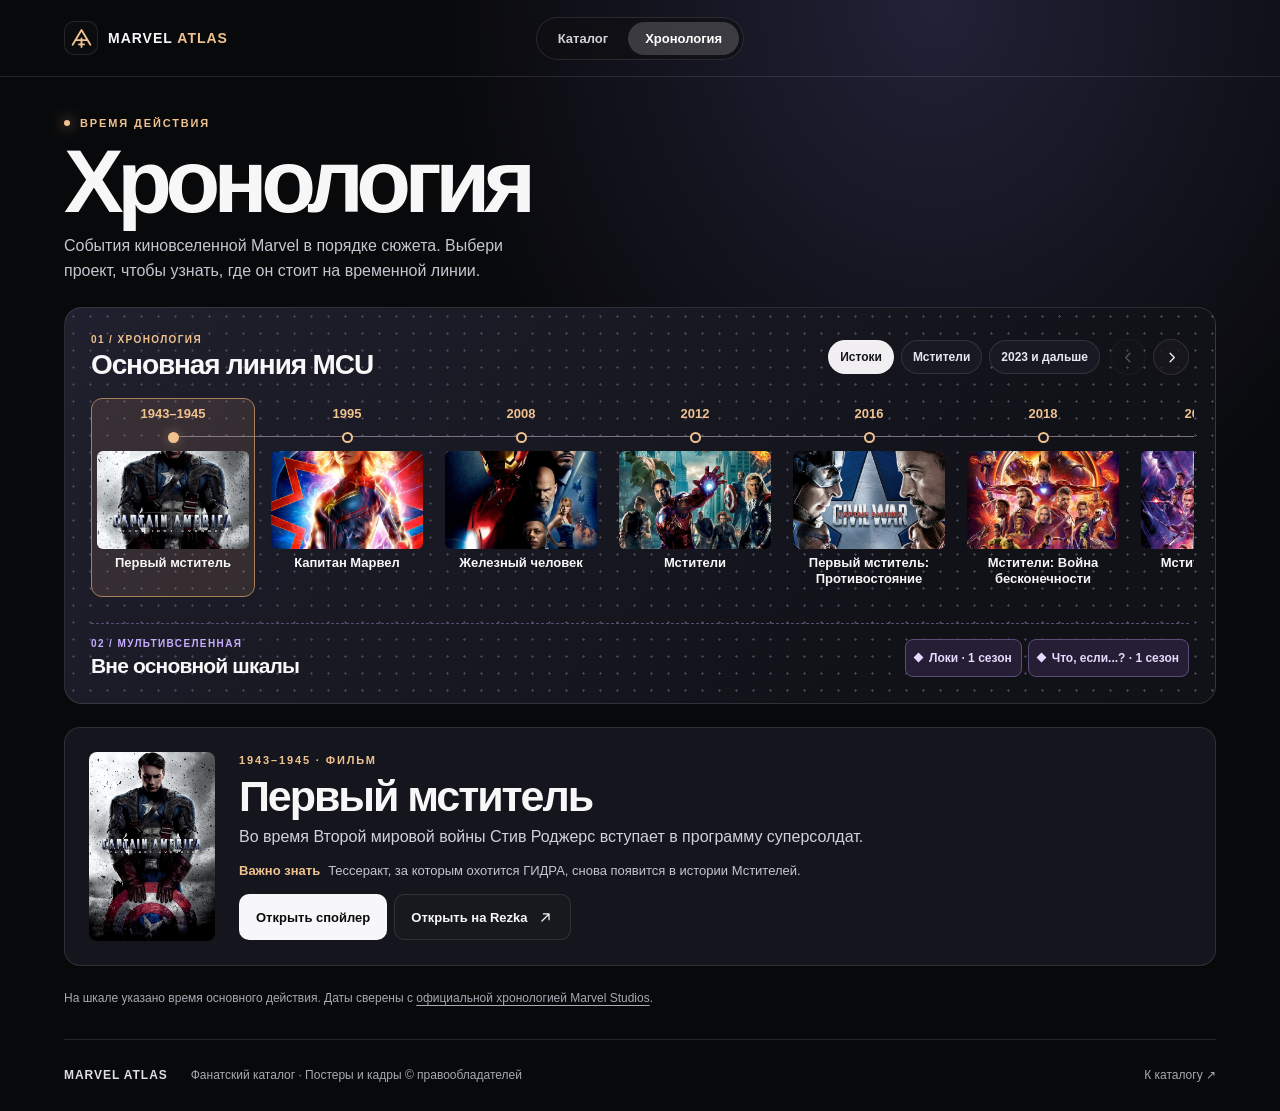
==== timeline.html @ 9a852b0e "Add story chronology to Marvel Atlas" ====
<!doctype html>
<html lang="ru">
<head>
  <meta charset="utf-8">
  <meta name="viewport" content="width=device-width, initial-scale=1">
  <meta name="theme-color" content="#08090b">
  <meta name="description" content="Хронология Marvel по времени действия. Главные события MCU, альтернативные ветки и короткие спойлеры.">
  <title>Хронология — MARVEL ATLAS</title>
  <link rel="icon" href="assets/atlas.svg" type="image/svg+xml">
  <link rel="stylesheet" href="styles.css">
  <link rel="stylesheet" href="timeline.css">
  <script defer src="catalog.js"></script>
  <script defer src="timeline-data.js"></script>
  <script defer src="timeline.js"></script>
</head>
<body class="timeline-page">
  <a class="skip" href="#timeline">К хронологии</a>
  <header class="topbar timeline-topbar">
    <div class="topbar-inner shell">
      <a class="brand" href="./" aria-label="Marvel Atlas, к каталогу">
        <span class="brand-mark" aria-hidden="true"><svg viewBox="0 0 32 32" fill="none"><path d="M5.5 23.5 16 6l10.5 17.5M10 18h12M16 16v10M13 23h6" stroke="currentColor" stroke-width="2.2" stroke-linecap="round" stroke-linejoin="round"/></svg></span>
        <span>MARVEL <strong>ATLAS</strong></span>
      </a>
      <nav class="saga-nav" aria-label="Разделы Marvel Atlas">
        <a href="./">Каталог</a>
        <a href="timeline.html" aria-current="page">Хронология</a>
      </nav>
    </div>
  </header>

  <main class="timeline-main shell" id="timeline">
    <div class="timeline-intro">
      <p class="eyebrow"><span class="accent-dot"></span> Время действия</p>
      <h1>Хронология</h1>
      <p class="timeline-lead">События киновселенной Marvel в порядке сюжета. Выбери проект, чтобы узнать, где он стоит на временной линии.</p>
    </div>

    <section class="timeline-board" aria-labelledby="main-track-title">
      <div class="timeline-toolbar">
        <div>
          <p class="timeline-lane-kicker">01 / ХРОНОЛОГИЯ</p>
          <h2 id="main-track-title">Основная линия MCU</h2>
        </div>
        <div class="timeline-tools">
          <div class="timeline-eras" id="timeline-eras" role="group" aria-label="Перейти к периоду"></div>
          <div class="timeline-arrows" id="timeline-arrows">
            <button class="round" id="timeline-prev" type="button" aria-label="Прокрутить к более ранним событиям">
              <svg viewBox="0 0 24 24" aria-hidden="true"><path d="m14 6-6 6 6 6"/></svg>
            </button>
            <button class="round" id="timeline-next" type="button" aria-label="Прокрутить к более поздним событиям">
              <svg viewBox="0 0 24 24" aria-hidden="true"><path d="m10 6 6 6-6 6"/></svg>
            </button>
          </div>
        </div>
      </div>

      <p class="sr-only" id="timeline-instructions">Выбери карточку, чтобы открыть сведения. Стрелки позволяют прокрутить шкалу.</p>
      <ol class="timeline-track" id="timeline-track" aria-describedby="timeline-instructions"></ol>

      <section class="timeline-branches" aria-labelledby="branches-title">
        <div>
          <p class="timeline-lane-kicker">02 / МУЛЬТИВСЕЛЕННАЯ</p>
          <h2 id="branches-title">Вне основной шкалы</h2>
        </div>
        <ul id="timeline-branches"></ul>
      </section>
    </section>

    <article class="timeline-detail" id="timeline-detail" aria-labelledby="story-title">
      <img class="story-poster" id="story-poster" alt="" width="320" height="480">
      <div class="story-info">
        <div class="story-heading" aria-live="polite">
          <p class="eyebrow" id="story-meta"></p>
          <h2 id="story-title" tabindex="-1"></h2>
        </div>
        <p class="story-premise" id="story-premise"></p>
        <p class="story-fact"><strong>Важно знать</strong><span id="story-fact"></span></p>
        <div class="story-actions">
          <button class="action action-primary" id="spoiler-toggle" type="button" aria-expanded="false" aria-controls="story-spoiler">
            <span>Открыть спойлер</span>
          </button>
          <a class="action action-secondary" id="story-watch" target="_blank" rel="noopener noreferrer">
            <span>Открыть на Rezka</span>
            <svg viewBox="0 0 24 24" aria-hidden="true"><path d="M7 17 17 7m-8 0h8v8"/></svg>
          </a>
        </div>
      </div>
      <div class="story-spoiler" id="story-spoiler" hidden>
        <p class="eyebrow">Спойлеры</p>
        <dl>
          <div><dt>Что произошло</dt><dd id="spoiler-summary"></dd></div>
          <div><dt>Чем закончилось</dt><dd id="spoiler-ending"></dd></div>
          <div><dt>К чему привело</dt><dd id="spoiler-impact"></dd></div>
        </dl>
        <div class="story-related">
          <p>Связанные проекты</p>
          <div id="story-related"></div>
        </div>
      </div>
    </article>

    <p class="timeline-source">На шкале указано время основного действия. Даты сверены с <a href="https://dk.com/products/9780241543825-marvel-studios-the-marvel-cinematic-universe-an-official-timeline" target="_blank" rel="noopener noreferrer">официальной хронологией Marvel Studios</a>.</p>
  </main>
  <footer class="shell footer">
    <span class="footer-brand">MARVEL ATLAS</span>
    <span>Фанатский каталог · Постеры и кадры © правообладателей</span>
    <a href="./">К каталогу ↗</a>
  </footer>
</body>
</html>
---- styles.css ----
:root {
  color-scheme: dark;
  --ink: #08090b;
  --text: #f7f7f8;
  --muted: #a8a9b2;
  --accent: #f0c28f;
  --line: rgba(255, 255, 255, .11);
  --gutter: clamp(20px, 5vw, 80px);
  font-family: -apple-system, BlinkMacSystemFont, "Segoe UI", sans-serif;
}

*, *::before, *::after { box-sizing: border-box; }
html { scroll-behavior: smooth; }
body { margin: 0; background: var(--ink); color: var(--text); }
body[data-saga="multiverse"] { --accent: #c5acff; }
body:has(dialog[open]) { overflow: hidden; }
button, input, select { font: inherit; }
button, select { cursor: pointer; }
a { color: inherit; text-decoration: none; }
button { color: inherit; }
button:disabled { opacity: .3; cursor: default; }
:focus-visible { outline: 2px solid var(--accent); outline-offset: 5px; }
[hidden] { display: none !important; }
svg { width: 20px; height: 20px; fill: none; stroke: currentColor; stroke-width: 1.7; stroke-linecap: round; stroke-linejoin: round; flex: none; }
.shell { width: min(100%, 1600px); padding-inline: var(--gutter); margin-inline: auto; }
.sr-only { position: absolute; width: 1px; height: 1px; padding: 0; margin: -1px; overflow: hidden; clip-path: inset(50%); white-space: nowrap; }
.skip { position: fixed; z-index: 5; top: 12px; left: 12px; padding: 12px; background: #222; transform: translateY(-200%); }
.skip:focus { transform: none; }

.topbar { position: absolute; z-index: 2; inset: 0 0 auto; }
.topbar-inner { display: grid; grid-template-columns: 1fr auto 1fr; align-items: center; min-height: 77px; gap: 16px; }
.brand { display: inline-flex; width: max-content; align-items: center; gap: 10px; font-size: 14px; font-weight: 800; letter-spacing: .07em; }
.brand strong { color: var(--accent); font-weight: 700; }
.brand-mark { display: grid; place-items: center; width: 34px; height: 34px; color: var(--accent); border-radius: 10px; border: 1px solid var(--line); background: rgba(15, 15, 19, .55); }
.brand-mark svg { width: 27px; height: 27px; }
.saga-nav { display: flex; gap: 3px; padding: 4px; border: 1px solid var(--line); border-radius: 32px; background: rgba(16, 16, 19, .62); backdrop-filter: blur(22px); }
.saga-nav :is(button, a) { border: 0; border-radius: 30px; padding: 9px 17px; background: transparent; color: #d0d1d6; font-size: 13px; font-weight: 600; }
.saga-nav :is([aria-pressed="true"], [aria-current="page"]) { color: #fff; background: rgba(255, 255, 255, .18); }
.saga-nav :is(button, a):hover:not([aria-pressed="true"], [aria-current="page"]) { background: rgba(255, 255, 255, .09); }
.search-open { justify-self: end; display: flex; align-items: center; gap: 7px; padding: 8px 12px; border: 1px solid var(--line); border-radius: 30px; background: rgba(17, 17, 20, .52); backdrop-filter: blur(18px); font-size: 13px; }
.search-open:hover, .round:hover:not(:disabled) { background: rgba(255, 255, 255, .17); }

.hero { position: relative; isolation: isolate; min-height: clamp(550px, 44vw, 700px); display: grid; overflow: hidden; }
.hero-art, .hero-art::after, .hero-image { position: absolute; inset: 0; width: 100%; height: 100%; }
.hero-art { z-index: -1; background: radial-gradient(ellipse at 75% 15%, #232e43, #08090b 75%); }
.hero-image { inset-inline: auto 0; width: 88%; object-fit: cover; object-position: 54% 32%; opacity: 0; transition: opacity .45s ease; }
.hero-image[data-art="multiverse"] { object-position: 60% 32%; }
.hero-image.is-active { opacity: 1; }
.hero-art::after {
  content: "";
  background: linear-gradient(0deg, var(--ink), rgba(8, 9, 11, .75) 13%, transparent 52%),
    linear-gradient(90deg, #08090b 3%, rgba(8, 9, 11, .91) 19%, rgba(8, 9, 11, .57) 43%, rgba(8, 9, 11, .07) 77%),
    linear-gradient(180deg, rgba(6, 7, 10, .8), transparent 25%);
}
.hero-inner { display: flex; align-items: flex-end; justify-content: space-between; gap: 18px; padding-top: 116px; padding-bottom: clamp(69px, 7vw, 105px); }
.hero-content { max-width: 560px; }
.eyebrow { display: flex; align-items: center; gap: 10px; margin: 0; font-size: 11px; font-weight: 700; letter-spacing: .17em; line-height: 1.5; text-transform: uppercase; color: var(--accent); }
.accent-dot { display: inline-block; width: 6px; height: 6px; border-radius: 50%; background: var(--accent); box-shadow: 0 0 14px var(--accent); flex: none; }
.hero h1 { margin: 15px 0 17px; font-size: clamp(65px, 8vw, 122px); font-weight: 750; line-height: .88; letter-spacing: -.074em; }
.hero-meta { display: flex; flex-wrap: wrap; gap: 8px 10px; align-items: center; margin: 0; color: #d8d8dd; font-size: 13px; font-weight: 550; }
.hero-meta > span + span::before { content: "·"; display: inline-block; margin-right: 10px; color: #b6b6c0; }
.hero-meta .hero-rating { color: var(--accent); }
.hero-description { max-width: 385px; color: #d5d5db; line-height: 1.5; font-size: clamp(14px, 1.1vw, 16px); margin: 14px 0 25px; text-wrap: pretty; }
.hero-actions { display: flex; gap: 10px; flex-wrap: wrap; }
.action { display: inline-flex; align-items: center; justify-content: center; gap: 9px; min-height: 46px; padding: 9px 16px; border-radius: 10px; font-size: 13px; font-weight: 700; transition: background .2s ease; }
.action-primary { background: #f7f7f9; color: #0b0b0c; }
.action-primary:hover { background: #e1e2e9; }
.action-primary svg { width: 15px; height: 15px; stroke: none; fill: currentColor; }
.action-secondary { background: rgba(26, 27, 31, .76); border: 1px solid var(--line); backdrop-filter: blur(12px); }
.action-secondary svg { width: 17px; height: 17px; }
.action-secondary:hover { background: #303037; }
.hero-index { display: flex; gap: 10px; align-items: center; white-space: nowrap; color: var(--muted); font-size: 11px; font-weight: 650; font-variant-numeric: tabular-nums; }
#hero-index { color: var(--text); }
.index-divider { width: 25px; height: 1px; background: rgba(255, 255, 255, .33); }
.round { display: grid; flex: none; width: 36px; height: 36px; place-items: center; padding: 0; border: 1px solid var(--line); border-radius: 50%; background: rgba(25, 25, 30, .7); }
.round svg { width: 17px; height: 17px; }
.hero-index .round { margin-left: 6px; }

.catalog { padding-top: 3px; padding-bottom: 45px; scroll-margin-top: 23px; }
.catalog-heading { display: flex; gap: 16px; align-items: flex-end; justify-content: space-between; }
.catalog-kicker { color: var(--accent); }
.catalog h2 { margin: 7px 0 4px; font-size: clamp(32px, 4.2vw, 60px); letter-spacing: -.059em; line-height: 1.02; }
.catalog-meta { margin: 8px 0 0; color: var(--muted); font-size: 14px; }
.sort { display: flex; align-items: center; position: relative; flex-shrink: 0; color: #d9d9df; }
.sort > svg { position: absolute; left: 12px; pointer-events: none; width: 17px; height: 17px; }
.sort > .sort-chevron { left: auto; right: 10px; width: 16px; height: 16px; }
.sort select { appearance: none; border: 1px solid var(--line); background: #111217; color: inherit; border-radius: 9px; min-height: 38px; padding: 7px 31px 7px 35px; font-size: 12px; font-weight: 650; }
.phase-filters { display: flex; flex-wrap: wrap; gap: 8px; margin: 23px 0 29px; }
.phase-filters button { border: 1px solid var(--line); background: #111217; border-radius: 24px; min-height: 33px; padding: 5px 14px; font-size: 12px; font-weight: 650; color: #c1c2cc; }
.phase-filters button[aria-pressed="true"] { background: #f1f1f3; color: #111116; border-color: transparent; }
.phase-filters button:hover:not([aria-pressed="true"]) { background: #23242b; }

.shelf + .shelf { margin-top: 35px; }
.shelf-heading { display: flex; align-items: flex-end; justify-content: space-between; gap: 10px; margin-bottom: 8px; }
.shelf-heading h3 { display: flex; flex-wrap: wrap; align-items: baseline; gap: 8px; margin: 0; font-size: 24px; line-height: 1.2; letter-spacing: -.035em; }
.shelf-heading h3 span { font-weight: 400; font-size: 12px; letter-spacing: 0; color: var(--muted); }
.shelf-arrows { display: flex; gap: 6px; }
.shelf-arrows .round { width: 30px; height: 30px; }
.rail { display: grid; grid-auto-flow: column; grid-auto-columns: calc((100% - 85px) / 6); gap: 17px; overflow-x: auto; overscroll-behavior-inline: contain; scroll-snap-type: x mandatory; scrollbar-width: thin; scrollbar-color: #33353d transparent; padding: 7px 5px 15px; margin-inline: -5px; scroll-padding-inline: 5px; }
.card { display: block; min-width: 0; border-radius: 13px; scroll-snap-align: start; }
.poster { position: relative; display: block; overflow: hidden; isolation: isolate; aspect-ratio: 2 / 3; border-radius: 12px; background: radial-gradient(ellipse at 50% 25%, #303047, #14151b 75%); box-shadow: inset 0 0 0 1px var(--line); }
.poster::after { position: absolute; inset: 0; content: ""; border: 1px solid rgba(255, 255, 255, .14); border-radius: inherit; pointer-events: none; }
.poster img { width: 100%; height: 100%; position: absolute; inset: 0; object-fit: cover; transition: transform .25s ease; }
.poster-placeholder { display: grid; height: 100%; place-items: center; color: #a9a5b6; text-align: center; padding: 17px; font-size: 15px; font-weight: 700; }
.poster-number, .external-mark { position: absolute; z-index: 1; top: 9px; background: rgba(12, 12, 16, .79); border: 1px solid rgba(255,255,255,.18); border-radius: 6px; backdrop-filter: blur(9px); }
.poster-number { left: 9px; padding: 4px 6px; min-width: 26px; text-align: center; font-size: 10px; font-weight: 700; font-variant-numeric: tabular-nums; }
.external-mark { opacity: 0; right: 9px; display: grid; place-items: center; width: 29px; height: 29px; transition: opacity .2s; }
.external-mark svg { width: 15px; height: 15px; }
.card:hover .poster img, .card:focus-visible .poster img { transform: scale(1.045); }
.card:hover .external-mark, .card:focus-visible .external-mark { opacity: 1; }
.card-title { display: block; margin: 9px 0 4px; font-size: 14px; font-weight: 650; line-height: 1.32; text-wrap: pretty; overflow-wrap: anywhere; }
.card-info { display: flex; flex-wrap: wrap; align-items: center; justify-content: space-between; gap: 3px 7px; color: var(--muted); font-size: 11px; }
.card-rating { color: var(--accent); font-weight: 700; white-space: nowrap; font-variant-numeric: tabular-nums; }
.source-link { display: inline-flex; gap: 8px; padding-top: 18px; font-size: 13px; color: var(--accent); }
.source-link:hover { text-decoration: underline; }
.footer { display: flex; flex-wrap: wrap; gap: 12px 23px; align-items: center; min-height: 72px; color: var(--muted); font-size: 12px; position: relative; }
.footer::before { content: ""; position: absolute; inset: 0 var(--gutter) auto; border-top: 1px solid var(--line); }
.footer-brand { color: #dedee3; font-weight: 750; letter-spacing: .08em; }
.footer a { margin-left: auto; }

.search-dialog { border: 1px solid #35353e; border-radius: 20px; padding: 22px; width: min(570px, calc(100% - 30px)); max-height: min(690px, calc(100% - 34px)); background: #141419; color: var(--text); box-shadow: 0 30px 120px #0009; }
.search-dialog::backdrop { background: #000a; backdrop-filter: blur(12px); }
.search-head { display: flex; align-items: center; justify-content: space-between; gap: 12px; margin-bottom: 16px; }
.search-head h2 { margin: 0; font-size: 23px; letter-spacing: -.035em; }
.search-field { display: flex; align-items: center; padding: 0 13px; gap: 10px; border: 1px solid #43434c; border-radius: 10px; background: #0e0f13; }
.search-field:focus-within { border-color: var(--accent); }
.search-field input { width: 100%; padding: 12px 0; border: 0; background: transparent; color: inherit; outline: none; }
.search-status { margin: 14px 0 6px; color: var(--muted); font-size: 12px; }
.search-results a { display: grid; grid-template-columns: 38px 1fr 18px; align-items: center; gap: 12px; border-radius: 9px; padding: 7px; }
.search-results a:hover { background: #262630; }
.search-results .poster { border-radius: 5px; }
.search-results .poster-placeholder { font-size: 8px; padding: 2px; }
.search-results small { display: block; color: var(--muted); margin-top: 3px; }
.search-results strong { font-size: 14px; }

@media (min-width: 1700px) {
  .hero-image { width: min(90%, 1570px); right: max(0px, calc((100% - 1830px) / 2)); }
}
@media (max-width: 1050px) {
  .rail { grid-auto-columns: calc((100% - 68px) / 5); }
  .hero-image { width: 100%; }
}
@media (max-width: 790px) {
  .rail { grid-auto-columns: calc((100% - 45px) / 4); gap: 15px; }
  .hero { min-height: 560px; }
  .hero h1 { font-size: clamp(59px, 11vw, 92px); }
  .hero-art::after { background: linear-gradient(0deg, var(--ink) 2%, rgba(8, 9, 11, .8) 20%, transparent 73%), linear-gradient(90deg, #08090bb8 2%, transparent 85%), linear-gradient(180deg, #08090bc9, transparent 24%); }
}
@media (max-width: 560px) {
  .topbar-inner { grid-template-columns: 1fr auto; gap: 6px 12px; padding-top: 12px; }
  .brand { font-size: 13px; }
  .search-open { grid-column: 2; grid-row: 1; padding: 7px; }
  .search-open span { display: none; }
  .saga-nav { grid-column: 1 / -1; justify-self: start; }
  .saga-nav :is(button, a) { padding: 8px 9px; font-size: 12px; }
  .hero { min-height: 595px; }
  .hero-image { height: 72%; object-position: 53% 33%; }
  .hero-image[data-art="multiverse"] { object-position: 63% 28%; }
  .hero-art::after { background: linear-gradient(0deg, var(--ink) 8%, #08090b 27%, rgba(8, 9, 11, .65) 47%, transparent 71%), linear-gradient(180deg, #08090bda, transparent 32%); }
  .hero-inner { padding-bottom: 53px; }
  .hero-content { width: 100%; }
  .hero h1 { font-size: clamp(51px, 13vw, 70px); }
  .hero-description { margin-bottom: 19px; max-width: 310px; }
  .hero-index { display: none; }
  .action { min-height: 42px; padding-inline: 12px; }
  .catalog-heading { align-items: flex-start; flex-direction: column; }
  .catalog h2 { font-size: clamp(30px, 9vw, 46px); }
  .phase-filters { margin-top: 15px; }
  .shelf-heading h3 { font-size: 21px; }
  .rail { grid-auto-columns: 41%; gap: 12px; margin-right: calc(-1 * var(--gutter)); padding-right: var(--gutter); }
  .poster { border-radius: 9px; }
  .card-title { font-size: 13px; }
  .footer { padding-block: 20px; }
}
@media (max-width: 350px) {
  .saga-nav { max-width: 100%; flex-wrap: wrap; gap: 2px; }
  .saga-nav :is(button, a) { padding-inline: 5px; font-size: 11px; }
}
@media (prefers-reduced-motion: reduce) {
  *, *::before, *::after { scroll-behavior: auto !important; transition: none !important; }
}
---- timeline.css ----
.timeline-page {
  --branch: #c7adff;
  background: radial-gradient(ellipse at 73% 0%, #222137 0%, var(--ink) 510px);
}

.timeline-topbar { position: relative; }
.timeline-topbar .topbar-inner { border-bottom: 1px solid var(--line); }
.timeline-main { display: grid; gap: 23px; padding-block: 38px 32px; }
.timeline-intro h1 { margin: 6px 0 9px; font-size: clamp(45px, 7vw, 92px); line-height: .98; letter-spacing: -.073em; }
.timeline-lead { max-width: 55ch; margin: 0; color: #c6c6d1; line-height: 1.55; }

.timeline-board {
  min-width: 0;
  padding: clamp(14px, 2.2vw, 26px);
  border: 1px solid var(--line);
  border-radius: 18px;
  background: radial-gradient(circle, #424255 1px, transparent 1.2px) 0 0 / 17px 17px,
    linear-gradient(130deg, #20202e, #111218 75%);
}
.timeline-toolbar, .timeline-tools, .timeline-eras, .timeline-arrows { display: flex; flex-wrap: wrap; align-items: center; gap: 7px; }
.timeline-toolbar { justify-content: space-between; gap: 12px; }
.timeline-tools { gap: 10px; }
.timeline-lane-kicker { margin: 0 0 5px; color: var(--accent); font-size: 10px; font-weight: 750; letter-spacing: .14em; }
.timeline-board h2 { margin: 0; font-size: clamp(18px, 2.4vw, 28px); line-height: 1.1; letter-spacing: -.04em; }
.timeline-eras button, .story-related button { min-height: 34px; padding: 6px 11px; border: 1px solid var(--line); border-radius: 20px; background: #181922; color: #e6e6ed; font-size: 12px; font-weight: 600; }
.timeline-eras button:hover, .story-related button:hover { background: #30313c; }
.timeline-eras button[aria-pressed="true"] { color: #15141a; background: #f2eff3; }

.timeline-track {
  display: grid;
  grid-auto-flow: column;
  grid-auto-columns: clamp(124px, 16vw, 174px);
  overflow-x: auto;
  overscroll-behavior-inline: contain;
  scroll-snap-type: x proximity;
  scrollbar-width: thin;
  scrollbar-color: #575569 #1a1a24;
  margin: 12px -5px 15px;
  padding: 5px 0 11px;
  list-style: none;
  cursor: grab;
  user-select: none;
}
.timeline-track.is-dragging { cursor: grabbing; scroll-snap-type: none; scroll-behavior: auto; }
.timeline-track.is-dragging button { cursor: grabbing; }
.timeline-track li { position: relative; min-width: 0; padding: 0 5px; scroll-snap-align: start; }
.timeline-track li::before { position: absolute; top: 38px; inset-inline: 0; content: ""; height: 1px; background: #787180; }
.timeline-track li:first-child::before { inset-inline-start: 50%; }
.timeline-track li:last-child::before { inset-inline-end: 50%; }
.timeline-node { display: grid; position: relative; grid-template-rows: 22px 14px auto 1fr; justify-items: center; gap: 6px; width: 100%; height: 100%; padding: 4px 5px 8px; border: 1px solid transparent; border-radius: 11px; background: transparent; text-align: center; }
.timeline-node:hover { border-color: var(--line); }
.timeline-node[aria-pressed="true"] { border-color: #a88058; background: rgba(225, 164, 110, .13); }
.timeline-node:focus-visible { outline-offset: -2px; }
.timeline-year { align-self: center; color: var(--accent); font-size: 13px; font-weight: 750; font-variant-numeric: tabular-nums; }
.timeline-dot { width: 11px; height: 11px; align-self: center; border: 2px solid var(--accent); border-radius: 50%; background: #171722; }
.timeline-node[aria-pressed="true"] .timeline-dot { background: var(--accent); box-shadow: 0 0 12px #eab17c75; }
.timeline-thumb { display: block; width: 100%; aspect-ratio: 1.55; object-fit: cover; object-position: center 31%; border-radius: 6px; background: #282938; }
.timeline-node-title { width: 100%; font-size: 13px; font-weight: 650; line-height: 1.28; overflow-wrap: anywhere; }

.timeline-branches { display: flex; flex-wrap: wrap; align-items: center; justify-content: space-between; gap: 10px; padding-top: 14px; border-top: 1px dashed #5a4b71; }
.timeline-branches .timeline-lane-kicker { color: var(--branch); }
.timeline-branches h2 { font-size: clamp(16px, 2vw, 21px); }
.timeline-branches ul { display: flex; flex-wrap: wrap; gap: 6px; list-style: none; margin: 0; padding: 0; }
.timeline-branch { display: flex; align-items: center; gap: 7px; min-height: 38px; padding: 6px 9px; border: 1px solid #5d4c79; border-radius: 8px; background: #251e34; color: #e6d9ff; font-size: 12px; font-weight: 650; text-align: left; }
.timeline-branch:hover { background: #392b4d; }
.timeline-branch[aria-pressed="true"] { background: #ddceff; color: #251735; }
.timeline-branch-dot { width: 7px; height: 7px; background: currentColor; transform: rotate(45deg); flex: none; }

.timeline-detail { display: grid; min-width: 0; grid-template-columns: clamp(74px, 15vw, 126px) minmax(0, 1fr); align-items: start; gap: clamp(13px, 2.7vw, 24px); padding: clamp(14px, 2.4vw, 24px); border: 1px solid var(--line); border-radius: 16px; background: #15161d; scroll-margin-block: 18px; }
.story-poster { width: 100%; height: auto; aspect-ratio: 2 / 3; object-fit: cover; background: #282938; border-radius: 8px; }
.story-heading h2 { margin: 5px 0 6px; font-size: clamp(23px, 3.6vw, 43px); letter-spacing: -.048em; line-height: 1.05; overflow-wrap: anywhere; }
.story-premise { margin: 0; color: #d1d1db; line-height: 1.52; }
.story-fact { display: flex; flex-wrap: wrap; gap: 3px 8px; margin: 12px 0 14px; color: #c5c5d1; font-size: 13px; line-height: 1.48; }
.story-fact strong { color: var(--accent); }
.story-actions { display: flex; flex-wrap: wrap; gap: 7px; }
.story-actions .action { border: 1px solid transparent; }
.story-actions .action-secondary { border-color: var(--line); }
.story-spoiler { grid-column: 1 / -1; border-top: 1px solid var(--line); padding-top: 15px; }
.story-spoiler dl { display: grid; grid-template-columns: repeat(3, minmax(0, 1fr)); gap: 14px 20px; margin: 12px 0 15px; }
.story-spoiler dt { color: var(--accent); font-size: 13px; font-weight: 700; }
.story-spoiler dd { margin: 4px 0 0; color: #e2e2e9; line-height: 1.5; }
.story-related p { margin: 0 0 6px; color: var(--muted); font-size: 12px; }
.story-related > div { display: flex; flex-wrap: wrap; gap: 6px; }
.timeline-source { margin: 0; color: var(--muted); font-size: 12px; line-height: 1.5; }
.timeline-source a { text-decoration: underline; text-underline-offset: 3px; }

@media (max-width: 560px) {
  .timeline-topbar .topbar-inner { grid-template-columns: 1fr; padding-block: 12px 9px; }
  .timeline-main { padding-top: 23px; gap: 16px; }
  .timeline-lead { font-size: 14px; }
  .timeline-track { grid-auto-columns: min(43%, 140px); }
  .story-spoiler dl { grid-template-columns: 1fr; }
}

@media (pointer: coarse) {
  .timeline-arrows .round, .timeline-eras button, .timeline-branch, .story-related button { min-height: 44px; }
  .timeline-arrows .round { min-width: 44px; }
}
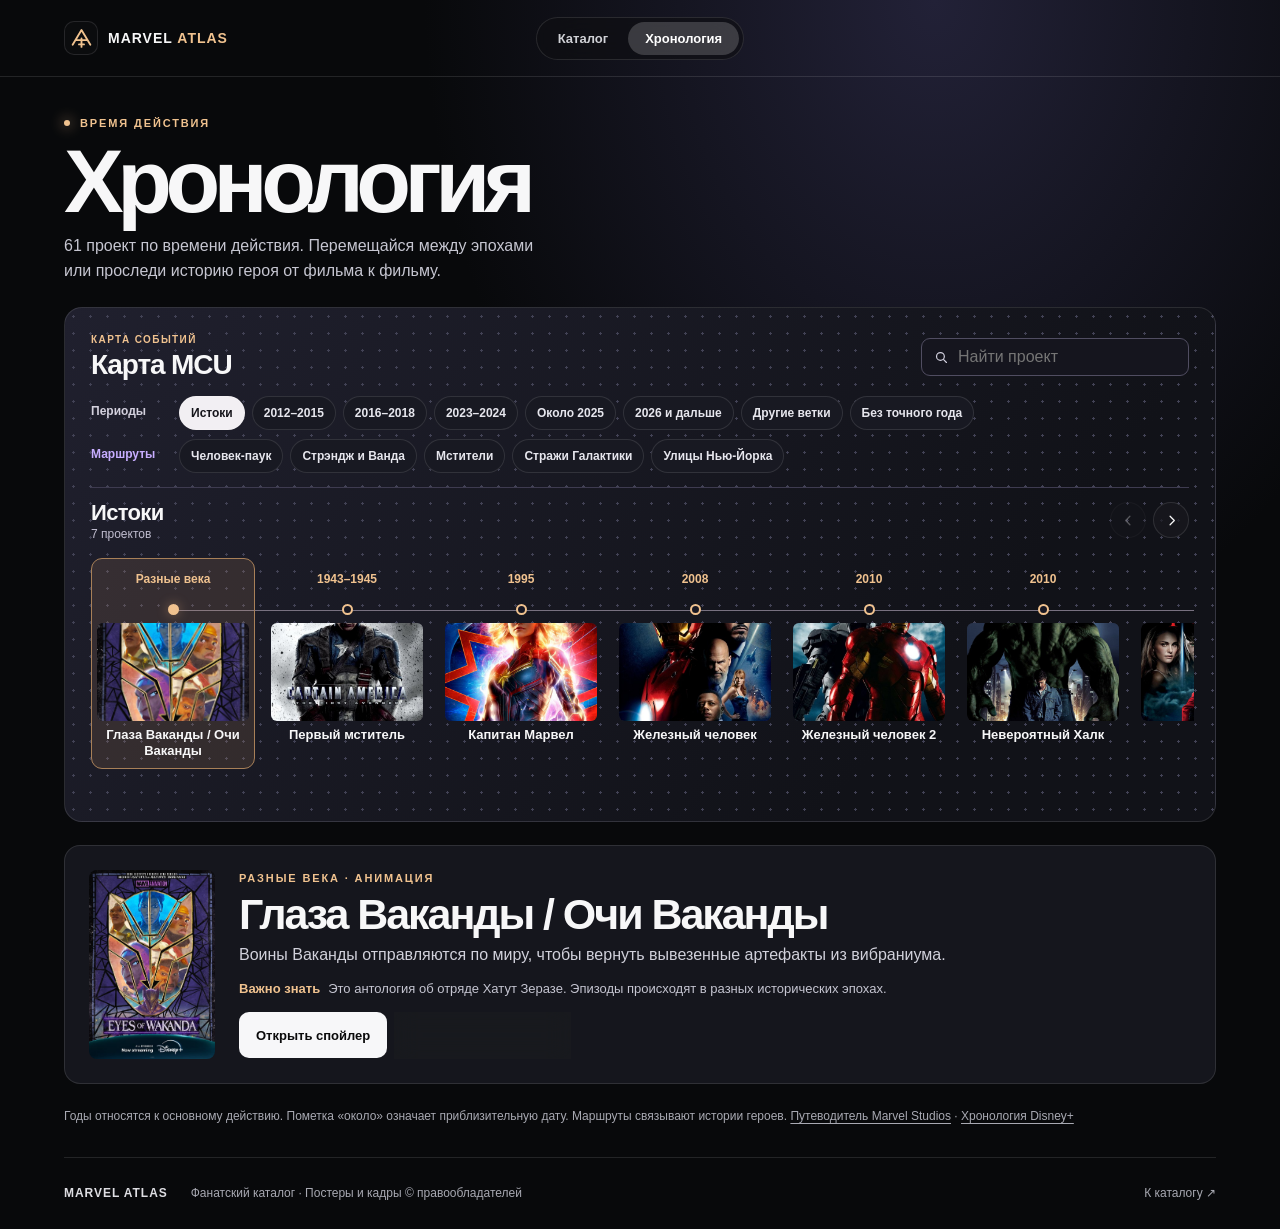
==== commit a2397c74: "Expand MCU chronology into a complete story map" ====
--- a/timeline.html
+++ b/timeline.html
@@ -32,38 +32,48 @@
     <div class="timeline-intro">
       <p class="eyebrow"><span class="accent-dot"></span> Время действия</p>
       <h1>Хронология</h1>
-      <p class="timeline-lead">События киновселенной Marvel в порядке сюжета. Выбери проект, чтобы узнать, где он стоит на временной линии.</p>
+      <p class="timeline-lead">61 проект по времени действия. Перемещайся между эпохами или проследи историю героя от фильма к фильму.</p>
     </div>
 
     <section class="timeline-board" aria-labelledby="main-track-title">
       <div class="timeline-toolbar">
         <div>
-          <p class="timeline-lane-kicker">01 / ХРОНОЛОГИЯ</p>
-          <h2 id="main-track-title">Основная линия MCU</h2>
+          <p class="timeline-lane-kicker">КАРТА СОБЫТИЙ</p>
+          <h2 id="main-track-title">Карта MCU</h2>
         </div>
-        <div class="timeline-tools">
-          <div class="timeline-eras" id="timeline-eras" role="group" aria-label="Перейти к периоду"></div>
-          <div class="timeline-arrows" id="timeline-arrows">
-            <button class="round" id="timeline-prev" type="button" aria-label="Прокрутить к более ранним событиям">
-              <svg viewBox="0 0 24 24" aria-hidden="true"><path d="m14 6-6 6 6 6"/></svg>
-            </button>
-            <button class="round" id="timeline-next" type="button" aria-label="Прокрутить к более поздним событиям">
-              <svg viewBox="0 0 24 24" aria-hidden="true"><path d="m10 6 6 6-6 6"/></svg>
-            </button>
-          </div>
+        <label class="timeline-search">
+          <svg viewBox="0 0 24 24" aria-hidden="true"><circle cx="10.5" cy="10.5" r="5.5"/><path d="m15 15 4 4"/></svg>
+          <span class="sr-only">Найти проект на карте</span>
+          <input id="timeline-search" type="search" placeholder="Найти проект" autocomplete="off">
+        </label>
+      </div>
+
+      <div class="timeline-groups">
+        <div class="timeline-group">
+          <p class="timeline-group-label" id="periods-label">Периоды</p>
+          <div class="timeline-eras" id="timeline-periods" role="group" aria-labelledby="periods-label"></div>
+        </div>
+        <div class="timeline-group timeline-route-group">
+          <p class="timeline-group-label" id="routes-label">Маршруты</p>
+          <div class="timeline-eras" id="timeline-routes" role="group" aria-labelledby="routes-label"></div>
         </div>
       </div>
-
+      <div class="timeline-viewbar">
+        <div aria-live="polite">
+          <h3 id="timeline-view-title"></h3>
+          <p id="timeline-view-count"></p>
+        </div>
+        <div class="timeline-arrows" id="timeline-arrows">
+          <button class="round" id="timeline-prev" type="button" aria-label="Прокрутить карту влево">
+            <svg viewBox="0 0 24 24" aria-hidden="true"><path d="m14 6-6 6 6 6"/></svg>
+          </button>
+          <button class="round" id="timeline-next" type="button" aria-label="Прокрутить карту вправо">
+            <svg viewBox="0 0 24 24" aria-hidden="true"><path d="m10 6 6 6-6 6"/></svg>
+          </button>
+        </div>
+      </div>
       <p class="sr-only" id="timeline-instructions">Выбери карточку, чтобы открыть сведения. Стрелки позволяют прокрутить шкалу.</p>
       <ol class="timeline-track" id="timeline-track" aria-describedby="timeline-instructions"></ol>
-
-      <section class="timeline-branches" aria-labelledby="branches-title">
-        <div>
-          <p class="timeline-lane-kicker">02 / МУЛЬТИВСЕЛЕННАЯ</p>
-          <h2 id="branches-title">Вне основной шкалы</h2>
-        </div>
-        <ul id="timeline-branches"></ul>
-      </section>
     </section>
 
     <article class="timeline-detail" id="timeline-detail" aria-labelledby="story-title">
@@ -75,6 +85,7 @@
         </div>
         <p class="story-premise" id="story-premise"></p>
         <p class="story-fact"><strong>Важно знать</strong><span id="story-fact"></span></p>
+        <a class="story-source" id="story-source" target="_blank" rel="noopener noreferrer" hidden>Источник ↗</a>
         <div class="story-actions">
           <button class="action action-primary" id="spoiler-toggle" type="button" aria-expanded="false" aria-controls="story-spoiler">
             <span>Открыть спойлер</span>
@@ -86,20 +97,21 @@
         </div>
       </div>
       <div class="story-spoiler" id="story-spoiler" hidden>
-        <p class="eyebrow">Спойлеры</p>
-        <dl>
+        <p class="eyebrow" id="spoiler-heading">Спойлеры</p>
+        <p class="spoiler-status" id="spoiler-status" hidden></p>
+        <dl id="spoiler-fields">
           <div><dt>Что произошло</dt><dd id="spoiler-summary"></dd></div>
           <div><dt>Чем закончилось</dt><dd id="spoiler-ending"></dd></div>
           <div><dt>К чему привело</dt><dd id="spoiler-impact"></dd></div>
         </dl>
-        <div class="story-related">
+        <div class="story-related" id="related-section">
           <p>Связанные проекты</p>
           <div id="story-related"></div>
         </div>
       </div>
     </article>
 
-    <p class="timeline-source">На шкале указано время основного действия. Даты сверены с <a href="https://dk.com/products/9780241543825-marvel-studios-the-marvel-cinematic-universe-an-official-timeline" target="_blank" rel="noopener noreferrer">официальной хронологией Marvel Studios</a>.</p>
+    <p class="timeline-source">Годы относятся к основному действию. Пометка «около» означает приблизительную дату. Маршруты связывают истории героев. <a href="https://dk.com/products/9780241543825-marvel-studios-the-marvel-cinematic-universe-an-official-timeline" target="_blank" rel="noopener noreferrer">Путеводитель Marvel Studios</a> · <a href="https://www.disneyplus.com/ja-jp/explore/articles/mcu-series" target="_blank" rel="noopener noreferrer">Хронология Disney+</a></p>
   </main>
   <footer class="shell footer">
     <span class="footer-brand">MARVEL ATLAS</span>
--- a/timeline.css
+++ b/timeline.css
@@ -17,9 +17,20 @@
   background: radial-gradient(circle, #424255 1px, transparent 1.2px) 0 0 / 17px 17px,
     linear-gradient(130deg, #20202e, #111218 75%);
 }
-.timeline-toolbar, .timeline-tools, .timeline-eras, .timeline-arrows { display: flex; flex-wrap: wrap; align-items: center; gap: 7px; }
+.timeline-toolbar, .timeline-eras, .timeline-arrows, .timeline-viewbar { display: flex; flex-wrap: wrap; align-items: center; gap: 7px; }
 .timeline-toolbar { justify-content: space-between; gap: 12px; }
-.timeline-tools { gap: 10px; }
+.timeline-search { display: flex; gap: 8px; align-items: center; width: min(100%, 268px); padding: 0 11px; border: 1px solid #504d61; border-radius: 9px; background: #15151e; color: #d3d1df; }
+.timeline-search svg { width: 17px; height: 17px; }
+.timeline-search input { width: 100%; min-width: 0; padding: 9px 0; border: 0; background: transparent; color: inherit; font-size: 16px; }
+.timeline-search input:focus-visible { outline-offset: 1px; }
+.timeline-groups { display: grid; gap: 9px; margin-top: 15px; }
+.timeline-group { display: grid; grid-template-columns: 78px minmax(0, 1fr); gap: 6px 10px; align-items: start; }
+.timeline-group-label { margin: 8px 0 0; color: #d4d1de; font-size: 12px; font-weight: 700; }
+.timeline-route-group .timeline-group-label { color: var(--branch); }
+.timeline-route-group .timeline-eras button[aria-pressed="true"] { color: #271b3a; background: #e2d3ff; }
+.timeline-viewbar { justify-content: space-between; margin-top: 14px; padding-top: 12px; border-top: 1px solid #3e3b50; }
+.timeline-viewbar h3 { margin: 0; font-size: clamp(17px, 2vw, 22px); letter-spacing: -.03em; }
+.timeline-viewbar p { margin: 1px 0 0; color: #c1bed0; font-size: 12px; }
 .timeline-lane-kicker { margin: 0 0 5px; color: var(--accent); font-size: 10px; font-weight: 750; letter-spacing: .14em; }
 .timeline-board h2 { margin: 0; font-size: clamp(18px, 2.4vw, 28px); line-height: 1.1; letter-spacing: -.04em; }
 .timeline-eras button, .story-related button { min-height: 34px; padding: 6px 11px; border: 1px solid var(--line); border-radius: 20px; background: #181922; color: #e6e6ed; font-size: 12px; font-weight: 600; }
@@ -44,27 +55,24 @@
 .timeline-track.is-dragging { cursor: grabbing; scroll-snap-type: none; scroll-behavior: auto; }
 .timeline-track.is-dragging button { cursor: grabbing; }
 .timeline-track li { position: relative; min-width: 0; padding: 0 5px; scroll-snap-align: start; }
-.timeline-track li::before { position: absolute; top: 38px; inset-inline: 0; content: ""; height: 1px; background: #787180; }
+.timeline-track li::before { position: absolute; top: 52px; inset-inline: 0; content: ""; height: 1px; background: #787180; }
 .timeline-track li:first-child::before { inset-inline-start: 50%; }
 .timeline-track li:last-child::before { inset-inline-end: 50%; }
-.timeline-node { display: grid; position: relative; grid-template-rows: 22px 14px auto 1fr; justify-items: center; gap: 6px; width: 100%; height: 100%; padding: 4px 5px 8px; border: 1px solid transparent; border-radius: 11px; background: transparent; text-align: center; }
+.timeline-flow li::before { background: #bba6e4; }
+.timeline-flow li:not(:last-child)::after { position: absolute; top: 49px; right: 1px; content: ""; width: 7px; height: 7px; border-top: 1px solid #dcc7ff; border-right: 1px solid #dcc7ff; transform: rotate(45deg); pointer-events: none; }
+.timeline-node { display: grid; position: relative; grid-template-rows: 34px 14px auto 1fr; justify-items: center; gap: 6px; width: 100%; height: 100%; padding: 4px 5px 8px; border: 1px solid transparent; border-radius: 11px; background: transparent; text-align: center; }
 .timeline-node:hover { border-color: var(--line); }
 .timeline-node[aria-pressed="true"] { border-color: #a88058; background: rgba(225, 164, 110, .13); }
 .timeline-node:focus-visible { outline-offset: -2px; }
-.timeline-year { align-self: center; color: var(--accent); font-size: 13px; font-weight: 750; font-variant-numeric: tabular-nums; }
+.timeline-year { align-self: center; color: var(--accent); font-size: 12px; font-weight: 750; font-variant-numeric: tabular-nums; line-height: 1.16; overflow-wrap: anywhere; }
 .timeline-dot { width: 11px; height: 11px; align-self: center; border: 2px solid var(--accent); border-radius: 50%; background: #171722; }
 .timeline-node[aria-pressed="true"] .timeline-dot { background: var(--accent); box-shadow: 0 0 12px #eab17c75; }
 .timeline-thumb { display: block; width: 100%; aspect-ratio: 1.55; object-fit: cover; object-position: center 31%; border-radius: 6px; background: #282938; }
 .timeline-node-title { width: 100%; font-size: 13px; font-weight: 650; line-height: 1.28; overflow-wrap: anywhere; }
 
-.timeline-branches { display: flex; flex-wrap: wrap; align-items: center; justify-content: space-between; gap: 10px; padding-top: 14px; border-top: 1px dashed #5a4b71; }
-.timeline-branches .timeline-lane-kicker { color: var(--branch); }
-.timeline-branches h2 { font-size: clamp(16px, 2vw, 21px); }
-.timeline-branches ul { display: flex; flex-wrap: wrap; gap: 6px; list-style: none; margin: 0; padding: 0; }
-.timeline-branch { display: flex; align-items: center; gap: 7px; min-height: 38px; padding: 6px 9px; border: 1px solid #5d4c79; border-radius: 8px; background: #251e34; color: #e6d9ff; font-size: 12px; font-weight: 650; text-align: left; }
-.timeline-branch:hover { background: #392b4d; }
-.timeline-branch[aria-pressed="true"] { background: #ddceff; color: #251735; }
-.timeline-branch-dot { width: 7px; height: 7px; background: currentColor; transform: rotate(45deg); flex: none; }
+.timeline-alt-node { --accent: var(--branch); }
+.timeline-alt-node .timeline-dot { width: 9px; height: 9px; border-radius: 2px; transform: rotate(45deg); }
+.timeline-alt-node .timeline-node[aria-pressed="true"] { border-color: #9b7dc9; background: #68518538; }
 
 .timeline-detail { display: grid; min-width: 0; grid-template-columns: clamp(74px, 15vw, 126px) minmax(0, 1fr); align-items: start; gap: clamp(13px, 2.7vw, 24px); padding: clamp(14px, 2.4vw, 24px); border: 1px solid var(--line); border-radius: 16px; background: #15161d; scroll-margin-block: 18px; }
 .story-poster { width: 100%; height: auto; aspect-ratio: 2 / 3; object-fit: cover; background: #282938; border-radius: 8px; }
@@ -72,10 +80,12 @@
 .story-premise { margin: 0; color: #d1d1db; line-height: 1.52; }
 .story-fact { display: flex; flex-wrap: wrap; gap: 3px 8px; margin: 12px 0 14px; color: #c5c5d1; font-size: 13px; line-height: 1.48; }
 .story-fact strong { color: var(--accent); }
+.story-source { display: inline-block; margin: 0 0 10px; color: var(--muted); font-size: 12px; text-decoration: underline; text-underline-offset: 3px; }
 .story-actions { display: flex; flex-wrap: wrap; gap: 7px; }
 .story-actions .action { border: 1px solid transparent; }
 .story-actions .action-secondary { border-color: var(--line); }
 .story-spoiler { grid-column: 1 / -1; border-top: 1px solid var(--line); padding-top: 15px; }
+.spoiler-status { margin: 9px 0 13px; color: #e2e2e9; }
 .story-spoiler dl { display: grid; grid-template-columns: repeat(3, minmax(0, 1fr)); gap: 14px 20px; margin: 12px 0 15px; }
 .story-spoiler dt { color: var(--accent); font-size: 13px; font-weight: 700; }
 .story-spoiler dd { margin: 4px 0 0; color: #e2e2e9; line-height: 1.5; }
@@ -88,11 +98,15 @@
   .timeline-topbar .topbar-inner { grid-template-columns: 1fr; padding-block: 12px 9px; }
   .timeline-main { padding-top: 23px; gap: 16px; }
   .timeline-lead { font-size: 14px; }
-  .timeline-track { grid-auto-columns: min(43%, 140px); }
+  .timeline-group { grid-template-columns: 1fr; }
+  .timeline-group-label { margin: 0; }
+  .timeline-eras { flex-wrap: nowrap; overflow-x: auto; overscroll-behavior-inline: contain; scrollbar-width: thin; padding: 3px 3px 5px; }
+  .timeline-eras button { flex: none; }
+  .timeline-track { grid-auto-columns: min(47%, 146px); }
   .story-spoiler dl { grid-template-columns: 1fr; }
 }
 
 @media (pointer: coarse) {
-  .timeline-arrows .round, .timeline-eras button, .timeline-branch, .story-related button { min-height: 44px; }
+  .timeline-arrows .round, .timeline-eras button, .story-related button { min-height: 44px; }
   .timeline-arrows .round { min-width: 44px; }
 }
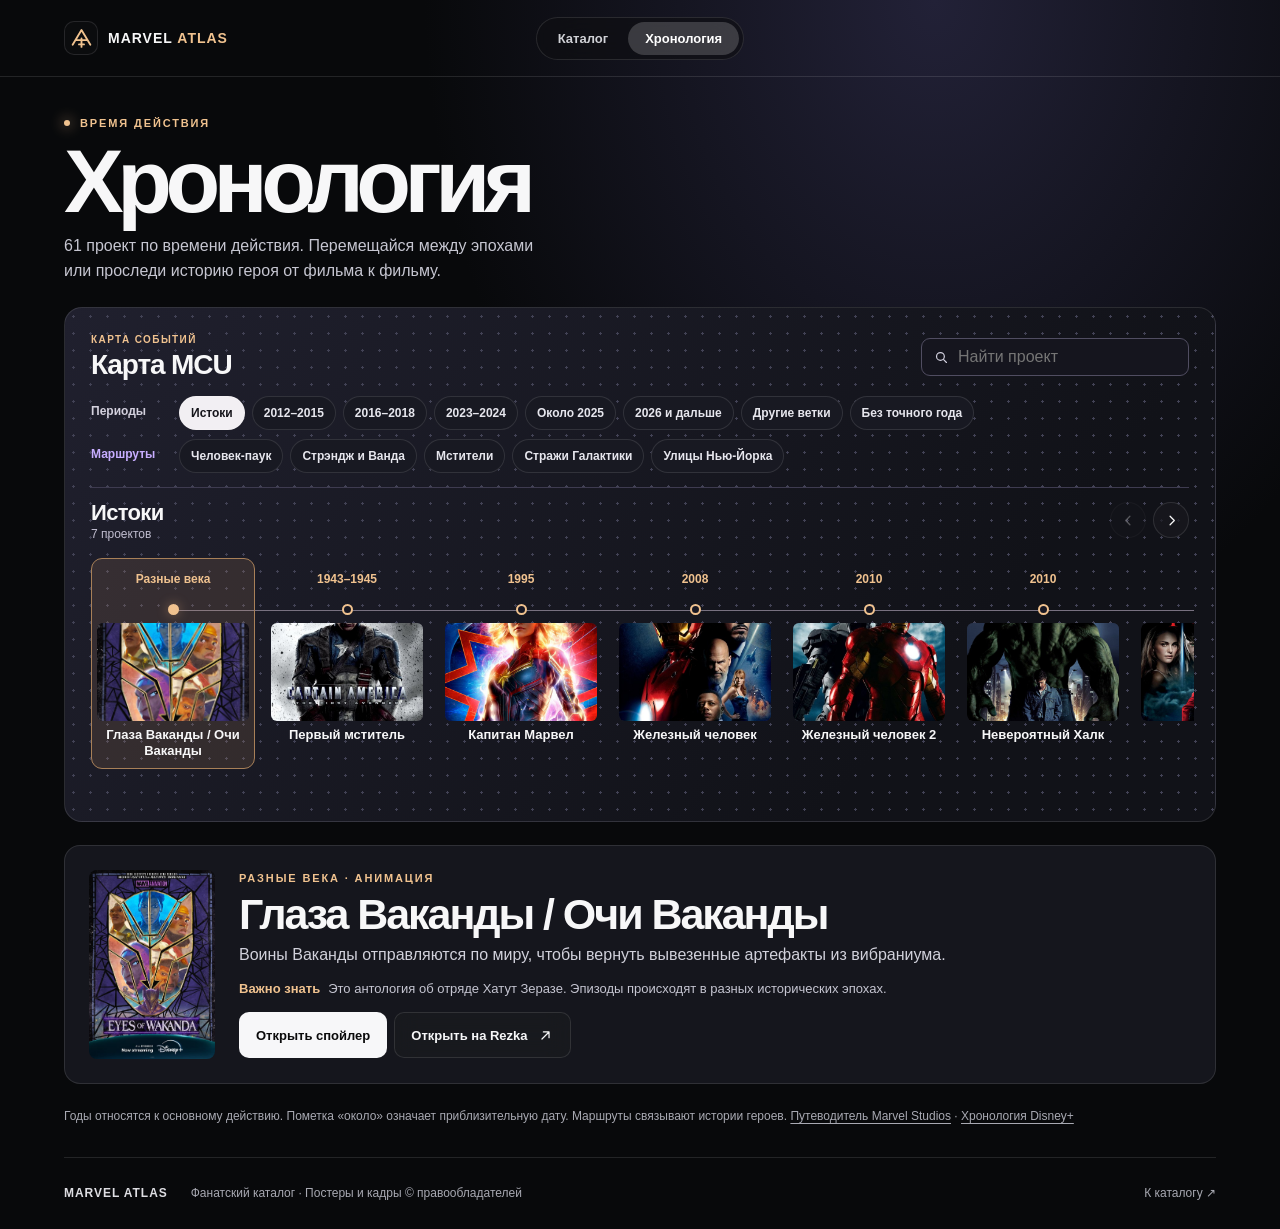
==== commit 8cdbef5f: "Disable Mini App vertical dismissal swipes" ====
--- a/timeline.html
+++ b/timeline.html
@@ -9,6 +9,8 @@
   <link rel="icon" href="assets/atlas.svg" type="image/svg+xml">
   <link rel="stylesheet" href="styles.css">
   <link rel="stylesheet" href="timeline.css">
+  <script defer src="https://telegram.org/js/telegram-web-app.js?64"></script>
+  <script defer src="telegram-init.js"></script>
   <script defer src="catalog.js"></script>
   <script defer src="timeline-data.js"></script>
   <script defer src="timeline.js"></script>
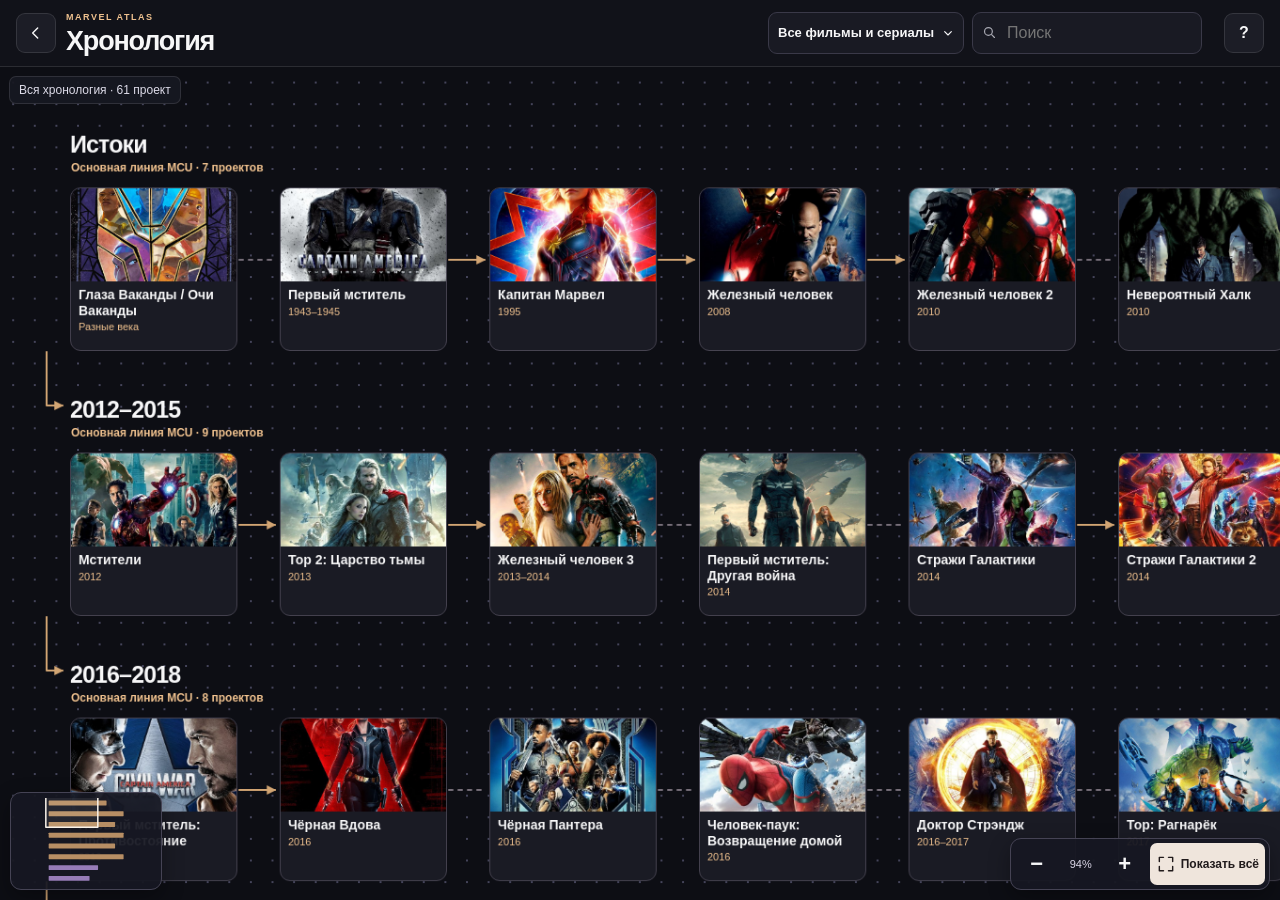
==== commit 2392878c: "Build a fullscreen interactive chronology board" ====
--- a/timeline.html
+++ b/timeline.html
@@ -2,7 +2,7 @@
 <html lang="ru">
 <head>
   <meta charset="utf-8">
-  <meta name="viewport" content="width=device-width, initial-scale=1">
+  <meta name="viewport" content="width=device-width, initial-scale=1, viewport-fit=cover">
   <meta name="theme-color" content="#08090b">
   <meta name="description" content="Хронология Marvel по времени действия. Главные события MCU, альтернативные ветки и короткие спойлеры.">
   <title>Хронология — MARVEL ATLAS</title>
@@ -13,72 +13,77 @@
   <script defer src="telegram-init.js"></script>
   <script defer src="catalog.js"></script>
   <script defer src="timeline-data.js"></script>
+  <script defer src="timeline-camera.js"></script>
   <script defer src="timeline.js"></script>
 </head>
 <body class="timeline-page">
   <a class="skip" href="#timeline">К хронологии</a>
-  <header class="topbar timeline-topbar">
-    <div class="topbar-inner shell">
-      <a class="brand" href="./" aria-label="Marvel Atlas, к каталогу">
-        <span class="brand-mark" aria-hidden="true"><svg viewBox="0 0 32 32" fill="none"><path d="M5.5 23.5 16 6l10.5 17.5M10 18h12M16 16v10M13 23h6" stroke="currentColor" stroke-width="2.2" stroke-linecap="round" stroke-linejoin="round"/></svg></span>
-        <span>MARVEL <strong>ATLAS</strong></span>
+  <header class="map-header">
+    <div class="map-heading">
+      <a class="map-back" href="./" aria-label="Вернуться в каталог">
+        <svg viewBox="0 0 24 24" aria-hidden="true"><path d="m14 6-6 6 6 6"/></svg>
       </a>
-      <nav class="saga-nav" aria-label="Разделы Marvel Atlas">
-        <a href="./">Каталог</a>
-        <a href="timeline.html" aria-current="page">Хронология</a>
-      </nav>
+      <div>
+        <p class="eyebrow">Marvel Atlas</p>
+        <h1>Хронология</h1>
+      </div>
     </div>
+    <div class="map-filters">
+      <label class="map-select">
+        <span class="sr-only">Выбрать период или маршрут</span>
+        <select id="timeline-view">
+          <option value="all">Все фильмы и сериалы</option>
+        </select>
+        <svg viewBox="0 0 24 24" aria-hidden="true"><path d="m7 10 5 5 5-5"/></svg>
+      </label>
+      <label class="map-search">
+        <svg viewBox="0 0 24 24" aria-hidden="true"><circle cx="10.5" cy="10.5" r="5.5"/><path d="m15 15 4 4"/></svg>
+        <span class="sr-only">Найти проект на карте</span>
+        <input id="timeline-search" type="search" placeholder="Поиск" autocomplete="off">
+      </label>
+    </div>
+    <details class="map-guide">
+      <summary aria-label="Управление и легенда карты">?</summary>
+      <div class="map-guide-body">
+        <h2>Как читать карту</h2>
+        <p><strong>→</strong> Подтверждённая последовательность событий. Линия без стрелки объединяет близкие или пересекающиеся события.</p>
+        <p><strong class="map-violet">◇</strong> Отдельные вселенные и ответвления. В режиме маршрута стрелки показывают порядок знакомства с историями.</p>
+        <p>Перетаскивай карту в любом направлении. Масштаб меняется двумя пальцами, кнопками или через Ctrl и колёсико. С клавиатуры работают стрелки, +, − и 0.</p>
+        <p><a href="https://dk.com/products/9780241543825-marvel-studios-the-marvel-cinematic-universe-an-official-timeline" target="_blank" rel="noopener noreferrer">Путеводитель Marvel Studios</a> · <a href="https://www.disneyplus.com/ja-jp/explore/articles/mcu-series" target="_blank" rel="noopener noreferrer">Хронология Disney+</a></p>
+      </div>
+    </details>
   </header>
 
-  <main class="timeline-main shell" id="timeline">
-    <div class="timeline-intro">
-      <p class="eyebrow"><span class="accent-dot"></span> Время действия</p>
-      <h1>Хронология</h1>
-      <p class="timeline-lead">61 проект по времени действия. Перемещайся между эпохами или проследи историю героя от фильма к фильму.</p>
+  <main class="map-stage" id="timeline" aria-label="Доска хронологии">
+    <p class="map-status" id="map-status" role="status"></p>
+    <p class="sr-only" id="map-instructions">Стрелки перемещают карту. Плюс и минус меняют масштаб. Ноль показывает всю карту. Открой карточку, чтобы прочитать о проекте.</p>
+    <div class="map-viewport" id="map-viewport" role="region" tabindex="0" aria-label="Интерактивная карта событий" aria-describedby="map-instructions">
+      <div class="map-world" id="map-world">
+        <svg class="map-wires" id="map-wires" aria-hidden="true"></svg>
+        <div id="map-lanes"></div>
+      </div>
+    </div>
+    <p class="map-empty" id="map-empty" hidden>Ничего не найдено. Попробуй другое название.</p>
+
+    <button class="map-minimap" id="map-minimap" type="button" aria-label="Мини-карта. Enter показывает всю карту">
+      <svg id="map-mini-svg" aria-hidden="true"></svg>
+    </button>
+    <div class="map-controls" id="map-controls" role="group" aria-label="Масштаб карты">
+      <button type="button" id="zoom-out" aria-label="Уменьшить масштаб">−</button>
+      <output id="zoom-value" aria-label="Текущий масштаб">100%</output>
+      <button type="button" id="zoom-in" aria-label="Увеличить масштаб">+</button>
+      <button type="button" id="zoom-fit">
+        <svg viewBox="0 0 24 24" aria-hidden="true"><path d="M4 9V4h5m6 0h5v5m0 6v5h-5m-6 0H4v-5"/></svg>
+        <span>Показать всё</span>
+      </button>
     </div>
 
-    <section class="timeline-board" aria-labelledby="main-track-title">
-      <div class="timeline-toolbar">
-        <div>
-          <p class="timeline-lane-kicker">КАРТА СОБЫТИЙ</p>
-          <h2 id="main-track-title">Карта MCU</h2>
-        </div>
-        <label class="timeline-search">
-          <svg viewBox="0 0 24 24" aria-hidden="true"><circle cx="10.5" cy="10.5" r="5.5"/><path d="m15 15 4 4"/></svg>
-          <span class="sr-only">Найти проект на карте</span>
-          <input id="timeline-search" type="search" placeholder="Найти проект" autocomplete="off">
-        </label>
+    <article class="timeline-detail" id="timeline-detail" aria-labelledby="story-title" hidden>
+      <div class="story-sheet-top">
+        <button type="button" class="story-close" id="story-close" aria-label="Закрыть карточку">
+          <svg viewBox="0 0 24 24" aria-hidden="true"><path d="m6 6 12 12M18 6 6 18"/></svg>
+        </button>
       </div>
-
-      <div class="timeline-groups">
-        <div class="timeline-group">
-          <p class="timeline-group-label" id="periods-label">Периоды</p>
-          <div class="timeline-eras" id="timeline-periods" role="group" aria-labelledby="periods-label"></div>
-        </div>
-        <div class="timeline-group timeline-route-group">
-          <p class="timeline-group-label" id="routes-label">Маршруты</p>
-          <div class="timeline-eras" id="timeline-routes" role="group" aria-labelledby="routes-label"></div>
-        </div>
-      </div>
-      <div class="timeline-viewbar">
-        <div aria-live="polite">
-          <h3 id="timeline-view-title"></h3>
-          <p id="timeline-view-count"></p>
-        </div>
-        <div class="timeline-arrows" id="timeline-arrows">
-          <button class="round" id="timeline-prev" type="button" aria-label="Прокрутить карту влево">
-            <svg viewBox="0 0 24 24" aria-hidden="true"><path d="m14 6-6 6 6 6"/></svg>
-          </button>
-          <button class="round" id="timeline-next" type="button" aria-label="Прокрутить карту вправо">
-            <svg viewBox="0 0 24 24" aria-hidden="true"><path d="m10 6 6 6-6 6"/></svg>
-          </button>
-        </div>
-      </div>
-      <p class="sr-only" id="timeline-instructions">Выбери карточку, чтобы открыть сведения. Стрелки позволяют прокрутить шкалу.</p>
-      <ol class="timeline-track" id="timeline-track" aria-describedby="timeline-instructions"></ol>
-    </section>
-
-    <article class="timeline-detail" id="timeline-detail" aria-labelledby="story-title">
       <img class="story-poster" id="story-poster" alt="" width="320" height="480">
       <div class="story-info">
         <div class="story-heading" aria-live="polite">
@@ -113,12 +118,6 @@
       </div>
     </article>
 
-    <p class="timeline-source">Годы относятся к основному действию. Пометка «около» означает приблизительную дату. Маршруты связывают истории героев. <a href="https://dk.com/products/9780241543825-marvel-studios-the-marvel-cinematic-universe-an-official-timeline" target="_blank" rel="noopener noreferrer">Путеводитель Marvel Studios</a> · <a href="https://www.disneyplus.com/ja-jp/explore/articles/mcu-series" target="_blank" rel="noopener noreferrer">Хронология Disney+</a></p>
   </main>
-  <footer class="shell footer">
-    <span class="footer-brand">MARVEL ATLAS</span>
-    <span>Фанатский каталог · Постеры и кадры © правообладателей</span>
-    <a href="./">К каталогу ↗</a>
-  </footer>
 </body>
 </html>
--- a/timeline.css
+++ b/timeline.css
@@ -1,112 +1,204 @@
 .timeline-page {
-  --branch: #c7adff;
-  background: radial-gradient(ellipse at 73% 0%, #222137 0%, var(--ink) 510px);
-}
-
-.timeline-topbar { position: relative; }
-.timeline-topbar .topbar-inner { border-bottom: 1px solid var(--line); }
-.timeline-main { display: grid; gap: 23px; padding-block: 38px 32px; }
-.timeline-intro h1 { margin: 6px 0 9px; font-size: clamp(45px, 7vw, 92px); line-height: .98; letter-spacing: -.073em; }
-.timeline-lead { max-width: 55ch; margin: 0; color: #c6c6d1; line-height: 1.55; }
-
-.timeline-board {
-  min-width: 0;
-  padding: clamp(14px, 2.2vw, 26px);
+  --map-violet: #d2b9ff;
+  --safe-top: max(env(safe-area-inset-top, 0px), calc(var(--tg-safe-area-inset-top, 0px) + var(--tg-content-safe-area-inset-top, 0px)));
+  --safe-bottom: max(env(safe-area-inset-bottom, 0px), calc(var(--tg-safe-area-inset-bottom, 0px) + var(--tg-content-safe-area-inset-bottom, 0px)));
+  --safe-left: max(env(safe-area-inset-left, 0px), calc(var(--tg-safe-area-inset-left, 0px) + var(--tg-content-safe-area-inset-left, 0px)));
+  --safe-right: max(env(safe-area-inset-right, 0px), calc(var(--tg-safe-area-inset-right, 0px) + var(--tg-content-safe-area-inset-right, 0px)));
+  display: grid;
+  grid-template-rows: auto minmax(0, 1fr);
+  height: 100vh;
+  height: min(100dvh, var(--tg-viewport-stable-height, 100dvh));
+  overflow: hidden;
+  overscroll-behavior: none;
+}
+
+.map-header {
+  position: relative;
+  z-index: 4;
+  display: grid;
+  grid-template-columns: auto minmax(0, 1fr) auto;
+  align-items: center;
+  gap: 10px 22px;
+  padding: calc(11px + var(--safe-top)) calc(16px + var(--safe-right)) 11px calc(16px + var(--safe-left));
+  border-bottom: 1px solid var(--line);
+  background: #111219;
+}
+.map-heading { display: flex; align-items: center; min-width: 0; gap: 10px; }
+.map-heading h1 { margin: 2px 0 0; font-size: clamp(19px, 2.5vw, 27px); letter-spacing: -.044em; line-height: 1.05; }
+.map-heading .eyebrow { font-size: 9px; letter-spacing: .17em; }
+.map-back, .map-guide summary, .story-close {
+  display: grid;
+  flex: none;
+  place-items: center;
+  min-width: 40px;
+  min-height: 40px;
+  padding: 0;
   border: 1px solid var(--line);
-  border-radius: 18px;
-  background: radial-gradient(circle, #424255 1px, transparent 1.2px) 0 0 / 17px 17px,
-    linear-gradient(130deg, #20202e, #111218 75%);
-}
-.timeline-toolbar, .timeline-eras, .timeline-arrows, .timeline-viewbar { display: flex; flex-wrap: wrap; align-items: center; gap: 7px; }
-.timeline-toolbar { justify-content: space-between; gap: 12px; }
-.timeline-search { display: flex; gap: 8px; align-items: center; width: min(100%, 268px); padding: 0 11px; border: 1px solid #504d61; border-radius: 9px; background: #15151e; color: #d3d1df; }
-.timeline-search svg { width: 17px; height: 17px; }
-.timeline-search input { width: 100%; min-width: 0; padding: 9px 0; border: 0; background: transparent; color: inherit; font-size: 16px; }
-.timeline-search input:focus-visible { outline-offset: 1px; }
-.timeline-groups { display: grid; gap: 9px; margin-top: 15px; }
-.timeline-group { display: grid; grid-template-columns: 78px minmax(0, 1fr); gap: 6px 10px; align-items: start; }
-.timeline-group-label { margin: 8px 0 0; color: #d4d1de; font-size: 12px; font-weight: 700; }
-.timeline-route-group .timeline-group-label { color: var(--branch); }
-.timeline-route-group .timeline-eras button[aria-pressed="true"] { color: #271b3a; background: #e2d3ff; }
-.timeline-viewbar { justify-content: space-between; margin-top: 14px; padding-top: 12px; border-top: 1px solid #3e3b50; }
-.timeline-viewbar h3 { margin: 0; font-size: clamp(17px, 2vw, 22px); letter-spacing: -.03em; }
-.timeline-viewbar p { margin: 1px 0 0; color: #c1bed0; font-size: 12px; }
-.timeline-lane-kicker { margin: 0 0 5px; color: var(--accent); font-size: 10px; font-weight: 750; letter-spacing: .14em; }
-.timeline-board h2 { margin: 0; font-size: clamp(18px, 2.4vw, 28px); line-height: 1.1; letter-spacing: -.04em; }
-.timeline-eras button, .story-related button { min-height: 34px; padding: 6px 11px; border: 1px solid var(--line); border-radius: 20px; background: #181922; color: #e6e6ed; font-size: 12px; font-weight: 600; }
-.timeline-eras button:hover, .story-related button:hover { background: #30313c; }
-.timeline-eras button[aria-pressed="true"] { color: #15141a; background: #f2eff3; }
-
-.timeline-track {
-  display: grid;
-  grid-auto-flow: column;
-  grid-auto-columns: clamp(124px, 16vw, 174px);
-  overflow-x: auto;
-  overscroll-behavior-inline: contain;
-  scroll-snap-type: x proximity;
-  scrollbar-width: thin;
-  scrollbar-color: #575569 #1a1a24;
-  margin: 12px -5px 15px;
-  padding: 5px 0 11px;
-  list-style: none;
+  border-radius: 9px;
+  background: #1c1d26;
+  color: var(--text);
+}
+.map-back:hover, .map-guide summary:hover, .story-close:hover { background: #30313c; }
+.map-filters { display: flex; justify-content: end; align-items: center; gap: 8px; min-width: 0; }
+.map-select, .map-search { display: flex; position: relative; min-width: 0; align-items: center; gap: 7px; border: 1px solid #3a3948; border-radius: 9px; background: #191a23; }
+.map-select select, .map-search input { min-width: 0; width: 100%; height: 40px; border: 0; background: transparent; color: var(--text); }
+.map-select select { appearance: none; padding: 0 29px 0 9px; font-size: 13px; font-weight: 650; text-overflow: ellipsis; }
+.map-select :is(option, optgroup) { background: #1b1c23; color: var(--text); }
+.map-select svg { position: absolute; right: 7px; width: 16px; height: 16px; pointer-events: none; }
+.map-search { width: min(100%, 230px); padding: 0 8px; color: var(--muted); }
+.map-search input { font-size: 16px; }
+.map-search svg { width: 17px; height: 17px; }
+.map-search input:focus-visible, .map-select select:focus-visible { outline-offset: 1px; }
+.map-guide { justify-self: end; }
+.map-guide summary { cursor: pointer; list-style: none; font-weight: 750; }
+.map-guide summary::-webkit-details-marker { display: none; }
+.map-guide-body { position: absolute; z-index: 5; top: calc(100% + 7px); right: calc(12px + var(--safe-right)); max-width: min(400px, calc(100vw - 24px - var(--safe-left) - var(--safe-right))); max-height: 62dvh; overflow: auto; padding: 15px; border: 1px solid #444357; border-radius: 12px; background: #1a1b24; box-shadow: 0 14px 36px #0008; }
+.map-guide-body h2 { margin: 0 0 9px; font-size: 17px; }
+.map-guide-body p { margin: 7px 0; color: #d4d2e0; font-size: 13px; line-height: 1.45; }
+.map-guide-body strong { color: var(--accent); }
+.map-guide-body .map-violet { color: var(--map-violet); }
+.map-guide-body a, .story-source { color: #e6d4ff; text-decoration: underline; text-underline-offset: 3px; }
+
+.map-stage { min-height: 0; min-width: 0; position: relative; isolation: isolate; }
+.map-viewport {
+  position: absolute;
+  inset: 0;
+  overflow: clip;
+  touch-action: none;
+  user-select: none;
   cursor: grab;
-  user-select: none;
-}
-.timeline-track.is-dragging { cursor: grabbing; scroll-snap-type: none; scroll-behavior: auto; }
-.timeline-track.is-dragging button { cursor: grabbing; }
-.timeline-track li { position: relative; min-width: 0; padding: 0 5px; scroll-snap-align: start; }
-.timeline-track li::before { position: absolute; top: 52px; inset-inline: 0; content: ""; height: 1px; background: #787180; }
-.timeline-track li:first-child::before { inset-inline-start: 50%; }
-.timeline-track li:last-child::before { inset-inline-end: 50%; }
-.timeline-flow li::before { background: #bba6e4; }
-.timeline-flow li:not(:last-child)::after { position: absolute; top: 49px; right: 1px; content: ""; width: 7px; height: 7px; border-top: 1px solid #dcc7ff; border-right: 1px solid #dcc7ff; transform: rotate(45deg); pointer-events: none; }
-.timeline-node { display: grid; position: relative; grid-template-rows: 34px 14px auto 1fr; justify-items: center; gap: 6px; width: 100%; height: 100%; padding: 4px 5px 8px; border: 1px solid transparent; border-radius: 11px; background: transparent; text-align: center; }
-.timeline-node:hover { border-color: var(--line); }
-.timeline-node[aria-pressed="true"] { border-color: #a88058; background: rgba(225, 164, 110, .13); }
-.timeline-node:focus-visible { outline-offset: -2px; }
-.timeline-year { align-self: center; color: var(--accent); font-size: 12px; font-weight: 750; font-variant-numeric: tabular-nums; line-height: 1.16; overflow-wrap: anywhere; }
-.timeline-dot { width: 11px; height: 11px; align-self: center; border: 2px solid var(--accent); border-radius: 50%; background: #171722; }
-.timeline-node[aria-pressed="true"] .timeline-dot { background: var(--accent); box-shadow: 0 0 12px #eab17c75; }
-.timeline-thumb { display: block; width: 100%; aspect-ratio: 1.55; object-fit: cover; object-position: center 31%; border-radius: 6px; background: #282938; }
-.timeline-node-title { width: 100%; font-size: 13px; font-weight: 650; line-height: 1.28; overflow-wrap: anywhere; }
-
-.timeline-alt-node { --accent: var(--branch); }
-.timeline-alt-node .timeline-dot { width: 9px; height: 9px; border-radius: 2px; transform: rotate(45deg); }
-.timeline-alt-node .timeline-node[aria-pressed="true"] { border-color: #9b7dc9; background: #68518538; }
-
-.timeline-detail { display: grid; min-width: 0; grid-template-columns: clamp(74px, 15vw, 126px) minmax(0, 1fr); align-items: start; gap: clamp(13px, 2.7vw, 24px); padding: clamp(14px, 2.4vw, 24px); border: 1px solid var(--line); border-radius: 16px; background: #15161d; scroll-margin-block: 18px; }
-.story-poster { width: 100%; height: auto; aspect-ratio: 2 / 3; object-fit: cover; background: #282938; border-radius: 8px; }
-.story-heading h2 { margin: 5px 0 6px; font-size: clamp(23px, 3.6vw, 43px); letter-spacing: -.048em; line-height: 1.05; overflow-wrap: anywhere; }
-.story-premise { margin: 0; color: #d1d1db; line-height: 1.52; }
-.story-fact { display: flex; flex-wrap: wrap; gap: 3px 8px; margin: 12px 0 14px; color: #c5c5d1; font-size: 13px; line-height: 1.48; }
+  background-color: #0d0e14;
+  background-image: radial-gradient(circle, #44445a 1px, transparent 1.3px);
+  background-size: var(--grid-step, 22px) var(--grid-step, 22px);
+  background-position: var(--grid-x, 0) var(--grid-y, 0);
+}
+.map-viewport:focus-visible { outline-offset: -3px; }
+.map-viewport.is-moving, .map-viewport.is-moving button { cursor: grabbing; }
+.map-world { position: absolute; left: 0; top: 0; transform-origin: 0 0; will-change: transform; }
+.map-wires { position: absolute; inset: 0; width: 100%; height: 100%; pointer-events: none; }
+.map-wires :is(.chronology-wire, .route-wire, .branch-wire) { fill: none; stroke-width: 2; stroke-linecap: round; stroke-linejoin: round; }
+.chronology-wire { stroke: #d2a573; }
+.chronology-wire.is-parallel { stroke: #776f7a; stroke-dasharray: 4 6; }
+.route-wire, .branch-wire { stroke: var(--map-violet); }
+.branch-wire { stroke-dasharray: 5 5; }
+.map-wire-arrow-gold { fill: #d2a573; stroke: none; }
+.map-wire-arrow-violet { fill: var(--map-violet); stroke: none; }
+.map-lane { position: absolute; }
+.map-lane h2 { position: absolute; top: 1px; left: 0; margin: 0; color: var(--text); font-size: 25px; line-height: 1; letter-spacing: -.035em; white-space: nowrap; }
+.map-lane-label { position: absolute; top: 31px; left: 1px; margin: 0; color: var(--accent); font-size: 12px; font-weight: 700; white-space: nowrap; }
+.map-lane[data-kind="branch"] .map-lane-label, .map-lane[data-kind="route"] .map-lane-label { color: var(--map-violet); }
+.map-node {
+  position: absolute;
+  display: grid;
+  grid-template-rows: auto 1fr;
+  width: var(--node-width);
+  height: var(--node-height);
+  border: 1px solid #464350;
+  border-radius: 11px;
+  overflow: hidden;
+  background: #1a1b24;
+  color: var(--text);
+  text-align: left;
+  padding: 0;
+}
+.map-node:hover { border-color: #c2a07c; }
+.map-node[aria-pressed="true"] { border-color: var(--accent); box-shadow: 0 0 0 2px #e4b38365; }
+.map-node.is-branch { border-color: #665184; }
+.map-node.is-branch[aria-pressed="true"] { border-color: var(--map-violet); box-shadow: 0 0 0 2px #c6a6ff65; }
+.map-node:focus-visible { outline-offset: -3px; }
+.map-node img { display: block; width: 100%; height: 99px; object-fit: cover; object-position: center 31%; background: #2a2937; pointer-events: none; }
+.map-node-meta { display: grid; align-content: start; gap: 3px; padding: 6px 8px; }
+.map-node-title { overflow: hidden; display: -webkit-box; -webkit-box-orient: vertical; -webkit-line-clamp: 2; overflow-wrap: anywhere; font-size: 14px; line-height: 1.18; font-weight: 700; }
+.map-node-time { color: var(--accent); font-size: 11px; line-height: 1.15; }
+.map-node.is-branch .map-node-time { color: var(--map-violet); }
+.map-status, .map-empty { position: absolute; z-index: 2; margin: 0; pointer-events: none; }
+.map-status { top: 9px; left: calc(9px + var(--safe-left)); padding: 6px 9px; border: 1px solid var(--line); border-radius: 7px; background: #171822ed; color: #dddbe8; font-size: 12px; }
+.map-empty { inset: 38% 12px auto; text-align: center; color: var(--muted); font-size: 14px; }
+
+.map-controls, .map-minimap {
+  position: absolute;
+  z-index: 2;
+  bottom: calc(10px + var(--safe-bottom));
+  border: 1px solid #454354;
+  border-radius: 11px;
+  background: #171822f0;
+  box-shadow: 0 8px 22px #0005;
+}
+.map-controls { right: calc(10px + var(--safe-right)); display: flex; align-items: center; gap: 3px; padding: 4px; }
+.map-controls button { display: flex; gap: 5px; align-items: center; justify-content: center; min-width: 44px; min-height: 42px; padding: 4px 6px; border: 0; border-radius: 7px; background: transparent; color: var(--text); }
+.map-controls button:hover:not(:disabled) { background: #333143; }
+.map-controls :is(#zoom-out, #zoom-in) { font-size: 22px; font-weight: 550; }
+.map-controls output { display: block; min-width: 38px; text-align: center; color: #ddd9ea; font-size: 11px; font-variant-numeric: tabular-nums; }
+.map-controls #zoom-fit { background: #efe5dc; color: #201a1b; font-size: 12px; font-weight: 750; }
+.map-controls #zoom-fit:hover:not(:disabled) { background: #d7c6b6; }
+.map-minimap { left: calc(10px + var(--safe-left)); padding: 5px; color: var(--text); }
+.map-minimap svg { display: block; width: 140px; height: 86px; }
+.map-minimap .mini-main { fill: #b78e64; stroke: none; }
+.map-minimap .mini-alt { fill: #977cb7; stroke: none; }
+.map-minimap .mini-viewport { fill: #fff1; stroke: #f9f2e9; stroke-width: 1.5px; vector-effect: non-scaling-stroke; }
+
+.timeline-detail {
+  position: absolute;
+  z-index: 3;
+  top: 9px;
+  right: calc(10px + var(--safe-right));
+  width: min(365px, calc(100% - 20px - var(--safe-left) - var(--safe-right)));
+  max-height: calc(100% - 74px - var(--safe-bottom));
+  display: grid;
+  grid-template-columns: 72px minmax(0, 1fr);
+  align-content: start;
+  align-items: start;
+  gap: 11px;
+  overflow: auto;
+  overscroll-behavior: contain;
+  padding: 10px 13px 15px;
+  border: 1px solid #444255;
+  border-radius: 14px;
+  background: #191a23;
+  box-shadow: 0 12px 40px #0009;
+}
+.story-sheet-top { display: flex; position: relative; justify-content: end; grid-column: 1 / -1; }
+.story-close { min-width: 37px; min-height: 37px; }
+.story-poster { width: 100%; height: auto; aspect-ratio: 2 / 3; object-fit: cover; background: #282938; border-radius: 7px; }
+.story-heading h2 { margin: 4px 0 6px; font-size: clamp(20px, 3vw, 27px); line-height: 1.12; letter-spacing: -.038em; overflow-wrap: anywhere; }
+.story-heading .eyebrow { font-size: 10px; letter-spacing: .08em; }
+.story-premise { margin: 0; color: #d1d1db; font-size: 14px; line-height: 1.46; }
+.story-fact { display: grid; gap: 3px; margin: 10px 0 9px; color: #c5c5d1; font-size: 13px; line-height: 1.43; }
 .story-fact strong { color: var(--accent); }
-.story-source { display: inline-block; margin: 0 0 10px; color: var(--muted); font-size: 12px; text-decoration: underline; text-underline-offset: 3px; }
-.story-actions { display: flex; flex-wrap: wrap; gap: 7px; }
-.story-actions .action { border: 1px solid transparent; }
+.story-source { display: inline-block; margin-bottom: 8px; font-size: 12px; }
+.story-actions { display: flex; flex-wrap: wrap; gap: 6px; }
+.story-actions .action { min-height: 42px; border: 1px solid transparent; padding: 6px 9px; font-size: 12px; }
 .story-actions .action-secondary { border-color: var(--line); }
-.story-spoiler { grid-column: 1 / -1; border-top: 1px solid var(--line); padding-top: 15px; }
-.spoiler-status { margin: 9px 0 13px; color: #e2e2e9; }
-.story-spoiler dl { display: grid; grid-template-columns: repeat(3, minmax(0, 1fr)); gap: 14px 20px; margin: 12px 0 15px; }
+.story-spoiler { grid-column: 1 / -1; border-top: 1px solid var(--line); padding-top: 12px; }
+.spoiler-status { margin: 9px 0 12px; color: #e2e2e9; }
+.story-spoiler dl { display: grid; gap: 9px; margin: 10px 0 13px; }
 .story-spoiler dt { color: var(--accent); font-size: 13px; font-weight: 700; }
-.story-spoiler dd { margin: 4px 0 0; color: #e2e2e9; line-height: 1.5; }
-.story-related p { margin: 0 0 6px; color: var(--muted); font-size: 12px; }
-.story-related > div { display: flex; flex-wrap: wrap; gap: 6px; }
-.timeline-source { margin: 0; color: var(--muted); font-size: 12px; line-height: 1.5; }
-.timeline-source a { text-decoration: underline; text-underline-offset: 3px; }
-
-@media (max-width: 560px) {
-  .timeline-topbar .topbar-inner { grid-template-columns: 1fr; padding-block: 12px 9px; }
-  .timeline-main { padding-top: 23px; gap: 16px; }
-  .timeline-lead { font-size: 14px; }
-  .timeline-group { grid-template-columns: 1fr; }
-  .timeline-group-label { margin: 0; }
-  .timeline-eras { flex-wrap: nowrap; overflow-x: auto; overscroll-behavior-inline: contain; scrollbar-width: thin; padding: 3px 3px 5px; }
-  .timeline-eras button { flex: none; }
-  .timeline-track { grid-auto-columns: min(47%, 146px); }
-  .story-spoiler dl { grid-template-columns: 1fr; }
+.story-spoiler dd { margin: 3px 0 0; color: #e2e2e9; font-size: 14px; line-height: 1.45; }
+.story-related p { margin: 0 0 5px; color: var(--muted); font-size: 12px; }
+.story-related > div { display: flex; flex-wrap: wrap; gap: 5px; }
+.story-related button { min-height: 38px; padding: 5px 8px; border: 1px solid #4c435e; border-radius: 7px; background: #211d2d; color: #e4d7ff; font-size: 12px; }
+.story-related button:hover { background: #3a2d4f; }
+
+@media (max-width: 660px) {
+  .map-header { grid-template-columns: minmax(0, 1fr) auto; gap: 7px; padding: calc(7px + var(--safe-top)) calc(8px + var(--safe-right)) 7px calc(8px + var(--safe-left)); }
+  .map-filters { grid-column: 1 / -1; grid-row: 2; display: grid; grid-template-columns: minmax(0, 1.3fr) minmax(0, 1fr); gap: 6px; }
+  .map-select select { font-size: 12px; }
+  .map-search { width: 100%; }
+  .map-guide { grid-column: 2; grid-row: 1; }
+  .map-controls { right: auto; left: 50%; transform: translateX(-50%); white-space: nowrap; }
+  .map-minimap { display: none; }
+  .timeline-detail {
+    inset: auto var(--safe-right) 0 var(--safe-left);
+    width: auto;
+    max-height: 67%;
+    border-radius: 16px 16px 0 0;
+    padding: 6px 12px calc(13px + var(--safe-bottom));
+  }
+  .story-sheet-top { touch-action: none; }
+  .story-sheet-top::before { position: absolute; left: 50%; top: 9px; width: 36px; height: 4px; transform: translateX(-50%); border-radius: 4px; background: #888493; content: ""; }
 }
 
 @media (pointer: coarse) {
-  .timeline-arrows .round, .timeline-eras button, .story-related button { min-height: 44px; }
-  .timeline-arrows .round { min-width: 44px; }
-}
+  .map-back, .map-guide summary, .story-close, .story-related button { min-width: 44px; min-height: 44px; }
+  .map-controls button, .map-select select, .map-search input, .story-actions .action { min-height: 44px; }
+}
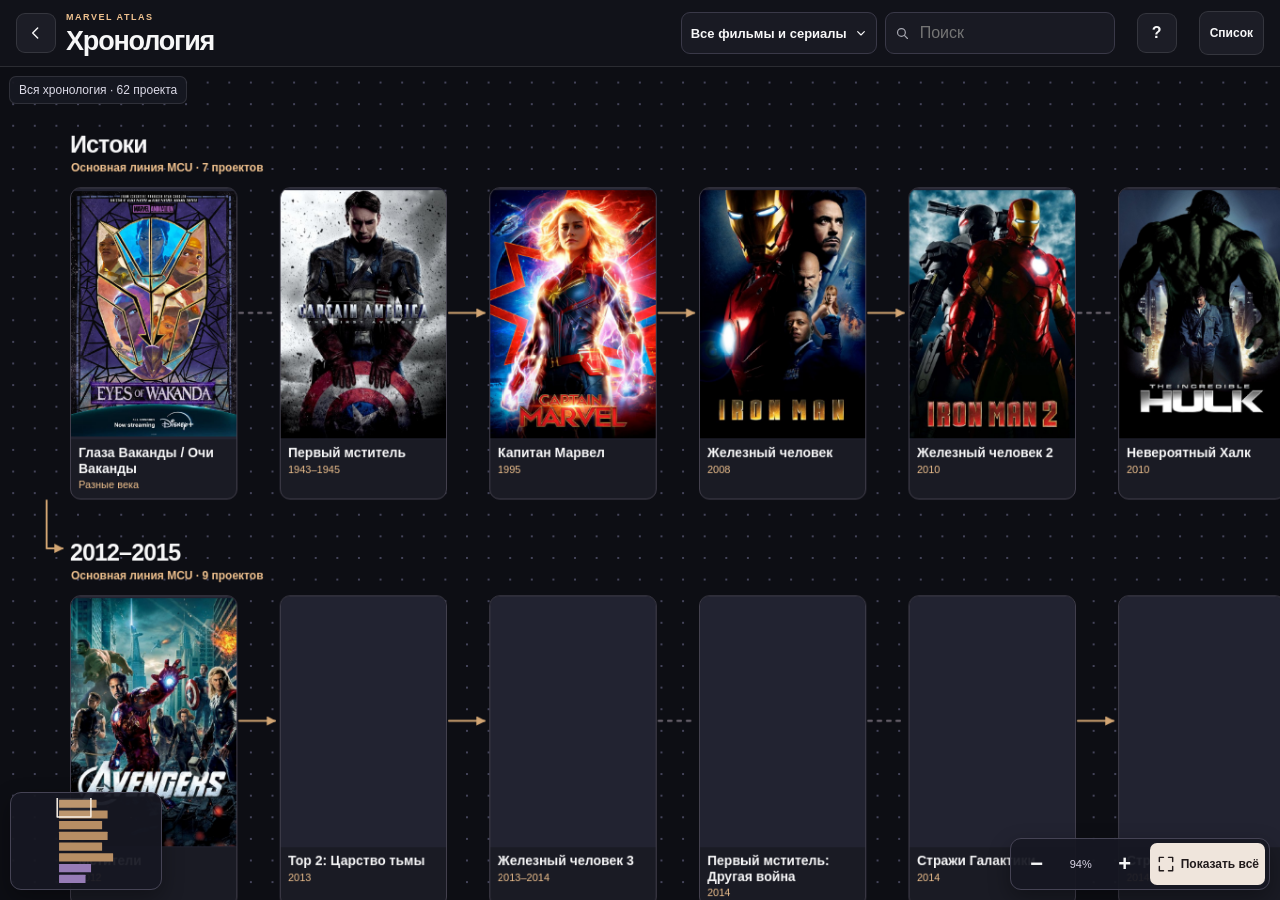
==== commit 59b78a2c: "Add Marvel premieres, viewing progress and full timeline posters" ====
--- a/timeline.html
+++ b/timeline.html
@@ -2,6 +2,8 @@
 <html lang="ru">
 <head>
   <meta charset="utf-8">
+  <meta http-equiv="Content-Security-Policy" content="default-src 'self'; script-src 'self' https://telegram.org/js/telegram-web-app.js; style-src 'self'; img-src 'self'; object-src 'none'; base-uri 'none'; form-action 'self'">
+  <meta name="referrer" content="no-referrer">
   <meta name="viewport" content="width=device-width, initial-scale=1, viewport-fit=cover">
   <meta name="theme-color" content="#08090b">
   <meta name="description" content="Хронология Marvel по времени действия. Главные события MCU, альтернативные ветки и короткие спойлеры.">
@@ -9,9 +11,10 @@
   <link rel="icon" href="assets/atlas.svg" type="image/svg+xml">
   <link rel="stylesheet" href="styles.css">
   <link rel="stylesheet" href="timeline.css">
-  <script defer src="https://telegram.org/js/telegram-web-app.js?64"></script>
+  <script defer src="https://telegram.org/js/telegram-web-app.js?64" integrity="sha384-PyI6uk8O3pfRRl4+CaepaS++FqtEbco/HaV3jzdYl4y+U7HMQvn3gWVfKhjuzfzG" crossorigin="anonymous"></script>
   <script defer src="telegram-init.js"></script>
   <script defer src="catalog.js"></script>
+  <script defer src="atlas.js"></script>
   <script defer src="timeline-data.js"></script>
   <script defer src="timeline-camera.js"></script>
   <script defer src="timeline.js"></script>
@@ -52,6 +55,7 @@
         <p><a href="https://dk.com/products/9780241543825-marvel-studios-the-marvel-cinematic-universe-an-official-timeline" target="_blank" rel="noopener noreferrer">Путеводитель Marvel Studios</a> · <a href="https://www.disneyplus.com/ja-jp/explore/articles/mcu-series" target="_blank" rel="noopener noreferrer">Хронология Disney+</a></p>
       </div>
     </details>
+    <button type="button" id="map-display" class="map-mode" aria-controls="map-viewport map-list">Список</button>
   </header>
 
   <main class="map-stage" id="timeline" aria-label="Доска хронологии">
@@ -63,6 +67,7 @@
         <div id="map-lanes"></div>
       </div>
     </div>
+    <div class="map-list" id="map-list" aria-label="Список проектов" hidden></div>
     <p class="map-empty" id="map-empty" hidden>Ничего не найдено. Попробуй другое название.</p>
 
     <button class="map-minimap" id="map-minimap" type="button" aria-label="Мини-карта. Enter показывает всю карту">
@@ -85,13 +90,17 @@
         </button>
       </div>
       <img class="story-poster" id="story-poster" alt="" width="320" height="480">
+      <div class="story-heading" aria-live="polite">
+        <p class="eyebrow" id="story-meta"></p>
+        <h2 id="story-title" tabindex="-1"></h2>
+      </div>
       <div class="story-info">
-        <div class="story-heading" aria-live="polite">
-          <p class="eyebrow" id="story-meta"></p>
-          <h2 id="story-title" tabindex="-1"></h2>
-        </div>
         <p class="story-premise" id="story-premise"></p>
         <p class="story-fact"><strong>Важно знать</strong><span id="story-fact"></span></p>
+        <div id="story-prep" class="story-prep" hidden>
+          <strong>Что посмотреть перед этим</strong>
+          <ul id="story-prep-list"></ul>
+        </div>
         <a class="story-source" id="story-source" target="_blank" rel="noopener noreferrer" hidden>Источник ↗</a>
         <div class="story-actions">
           <button class="action action-primary" id="spoiler-toggle" type="button" aria-expanded="false" aria-controls="story-spoiler">
@@ -101,10 +110,11 @@
             <span>Открыть на Rezka</span>
             <svg viewBox="0 0 24 24" aria-hidden="true"><path d="M7 17 17 7m-8 0h8v8"/></svg>
           </a>
+          <button type="button" class="action action-secondary" id="story-watched" aria-pressed="false"></button>
         </div>
       </div>
       <div class="story-spoiler" id="story-spoiler" hidden>
-        <p class="eyebrow" id="spoiler-heading">Спойлеры</p>
+        <h3 class="eyebrow" id="spoiler-heading" tabindex="-1">Спойлеры</h3>
         <p class="spoiler-status" id="spoiler-status" hidden></p>
         <dl id="spoiler-fields">
           <div><dt>Что произошло</dt><dd id="spoiler-summary"></dd></div>
--- a/styles.css
+++ b/styles.css
@@ -44,7 +44,8 @@
 .hero-art, .hero-art::after, .hero-image { position: absolute; inset: 0; width: 100%; height: 100%; }
 .hero-art { z-index: -1; background: radial-gradient(ellipse at 75% 15%, #232e43, #08090b 75%); }
 .hero-image { inset-inline: auto 0; width: 88%; object-fit: cover; object-position: 54% 32%; opacity: 0; transition: opacity .45s ease; }
-.hero-image[data-art="multiverse"] { object-position: 60% 32%; }
+.hero-image[data-art="doomsday"] { object-position: 67% 40%; }
+.hero-image[data-art="poster"] { width: min(62%, 730px); object-position: center 24%; }
 .hero-image.is-active { opacity: 1; }
 .hero-art::after {
   content: "";
@@ -56,7 +57,7 @@
 .hero-content { max-width: 560px; }
 .eyebrow { display: flex; align-items: center; gap: 10px; margin: 0; font-size: 11px; font-weight: 700; letter-spacing: .17em; line-height: 1.5; text-transform: uppercase; color: var(--accent); }
 .accent-dot { display: inline-block; width: 6px; height: 6px; border-radius: 50%; background: var(--accent); box-shadow: 0 0 14px var(--accent); flex: none; }
-.hero h1 { margin: 15px 0 17px; font-size: clamp(65px, 8vw, 122px); font-weight: 750; line-height: .88; letter-spacing: -.074em; }
+.hero h1 { margin: 15px 0 17px; font-size: clamp(56px, 7vw, 104px); font-weight: 750; line-height: .95; letter-spacing: -.064em; text-wrap: balance; overflow-wrap: anywhere; }
 .hero-meta { display: flex; flex-wrap: wrap; gap: 8px 10px; align-items: center; margin: 0; color: #d8d8dd; font-size: 13px; font-weight: 550; }
 .hero-meta > span + span::before { content: "·"; display: inline-block; margin-right: 10px; color: #b6b6c0; }
 .hero-meta .hero-rating { color: var(--accent); }
@@ -66,12 +67,13 @@
 .action-primary { background: #f7f7f9; color: #0b0b0c; }
 .action-primary:hover { background: #e1e2e9; }
 .action-primary svg { width: 15px; height: 15px; stroke: none; fill: currentColor; }
+.action-primary.is-premiere svg { stroke: currentColor; fill: none; }
 .action-secondary { background: rgba(26, 27, 31, .76); border: 1px solid var(--line); backdrop-filter: blur(12px); }
 .action-secondary svg { width: 17px; height: 17px; }
 .action-secondary:hover { background: #303037; }
 .hero-index { display: flex; gap: 10px; align-items: center; white-space: nowrap; color: var(--muted); font-size: 11px; font-weight: 650; font-variant-numeric: tabular-nums; }
 #hero-index { color: var(--text); }
-.index-divider { width: 25px; height: 1px; background: rgba(255, 255, 255, .33); }
+.hero-index button { width: 44px; height: 44px; }
 .round { display: grid; flex: none; width: 36px; height: 36px; place-items: center; padding: 0; border: 1px solid var(--line); border-radius: 50%; background: rgba(25, 25, 30, .7); }
 .round svg { width: 17px; height: 17px; }
 .hero-index .round { margin-left: 6px; }
@@ -98,6 +100,10 @@
 .shelf-arrows .round { width: 30px; height: 30px; }
 .rail { display: grid; grid-auto-flow: column; grid-auto-columns: calc((100% - 85px) / 6); gap: 17px; overflow-x: auto; overscroll-behavior-inline: contain; scroll-snap-type: x mandatory; scrollbar-width: thin; scrollbar-color: #33353d transparent; padding: 7px 5px 15px; margin-inline: -5px; scroll-padding-inline: 5px; }
 .card { display: block; min-width: 0; border-radius: 13px; scroll-snap-align: start; }
+.card-tile { position: relative; min-width: 0; scroll-snap-align: start; }
+.watch-mark { position: absolute; z-index: 1; right: 8px; top: 8px; display: grid; place-items: center; width: 44px; height: 44px; padding: 0; border: 1px solid #ffffff40; border-radius: 10px; background: #0c0d13eb; color: #fff; font-size: 20px; }
+.watch-mark[aria-pressed="true"] { background: #e8c394; color: #211910; }
+.card-tile:has(.watch-mark) .external-mark { display: none; }
 .poster { position: relative; display: block; overflow: hidden; isolation: isolate; aspect-ratio: 2 / 3; border-radius: 12px; background: radial-gradient(ellipse at 50% 25%, #303047, #14151b 75%); box-shadow: inset 0 0 0 1px var(--line); }
 .poster::after { position: absolute; inset: 0; content: ""; border: 1px solid rgba(255, 255, 255, .14); border-radius: inherit; pointer-events: none; }
 .poster img { width: 100%; height: 100%; position: absolute; inset: 0; object-fit: cover; transition: transform .25s ease; }
@@ -113,6 +119,21 @@
 .card-rating { color: var(--accent); font-weight: 700; white-space: nowrap; font-variant-numeric: tabular-nums; }
 .source-link { display: inline-flex; gap: 8px; padding-top: 18px; font-size: 13px; color: var(--accent); }
 .source-link:hover { text-decoration: underline; }
+.progress-section { margin-bottom: clamp(30px, 5vw, 64px); }
+.progress-card { display: flex; align-items: center; justify-content: space-between; gap: 18px; padding: clamp(16px, 3vw, 30px); border: 1px solid var(--line); border-radius: 17px; background: linear-gradient(135deg, #201c29, #15151c 64%); }
+.progress-card h2, .upcoming-heading h2 { margin: 5px 0 0; font-size: clamp(25px, 4vw, 42px); letter-spacing: -.045em; line-height: 1.06; }
+.progress-next { display: flex; align-items: center; flex-wrap: wrap; gap: 8px; }
+.progress-next strong { flex-basis: 100%; font-size: 16px; overflow-wrap: anywhere; }
+.upcoming-section { margin-bottom: clamp(38px, 6vw, 80px); scroll-margin-top: 20px; }
+.upcoming-heading { display: flex; justify-content: space-between; align-items: end; flex-wrap: wrap; gap: 8px 20px; }
+.upcoming-releases { display: grid; grid-template-columns: repeat(auto-fit, minmax(min(100%, 280px), 1fr)); gap: 10px; list-style: none; padding: 0; margin: 16px 0 0; }
+.release { display: grid; grid-template-columns: 52px minmax(0, 1fr); align-items: center; gap: 12px; padding: 12px; border: 1px solid var(--line); border-radius: 13px; background: #13141a; }
+.release .poster { border-radius: 6px; }
+.release .poster img { object-fit: contain; }
+.release-placeholder { display: grid; place-items: center; aspect-ratio: 2 / 3; border-radius: 6px; background: linear-gradient(155deg, #3d2e42, #222335); color: #f0c28f; font-size: 24px; font-weight: 800; }
+.release-copy h3 { margin: 0; font-size: 15px; line-height: 1.2; }
+.release-copy p { margin: 4px 0 0; font-size: 13px; color: var(--muted); }
+.release-copy .source-link { padding-top: 6px; font-size: 12px; }
 .footer { display: flex; flex-wrap: wrap; gap: 12px 23px; align-items: center; min-height: 72px; color: var(--muted); font-size: 12px; position: relative; }
 .footer::before { content: ""; position: absolute; inset: 0 var(--gutter) auto; border-top: 1px solid var(--line); }
 .footer-brand { color: #dedee3; font-weight: 750; letter-spacing: .08em; }
@@ -143,7 +164,7 @@
 @media (max-width: 790px) {
   .rail { grid-auto-columns: calc((100% - 45px) / 4); gap: 15px; }
   .hero { min-height: 560px; }
-  .hero h1 { font-size: clamp(59px, 11vw, 92px); }
+  .hero h1 { font-size: clamp(46px, 9vw, 72px); }
   .hero-art::after { background: linear-gradient(0deg, var(--ink) 2%, rgba(8, 9, 11, .8) 20%, transparent 73%), linear-gradient(90deg, #08090bb8 2%, transparent 85%), linear-gradient(180deg, #08090bc9, transparent 24%); }
 }
 @media (max-width: 560px) {
@@ -155,13 +176,14 @@
   .saga-nav :is(button, a) { padding: 8px 9px; font-size: 12px; }
   .hero { min-height: 595px; }
   .hero-image { height: 72%; object-position: 53% 33%; }
-  .hero-image[data-art="multiverse"] { object-position: 63% 28%; }
+  .hero-image[data-art="poster"] { width: 100%; object-position: center 28%; }
   .hero-art::after { background: linear-gradient(0deg, var(--ink) 8%, #08090b 27%, rgba(8, 9, 11, .65) 47%, transparent 71%), linear-gradient(180deg, #08090bda, transparent 32%); }
-  .hero-inner { padding-bottom: 53px; }
+  .hero-inner { flex-direction: column; align-items: flex-start; justify-content: flex-end; padding-bottom: 32px; }
   .hero-content { width: 100%; }
-  .hero h1 { font-size: clamp(51px, 13vw, 70px); }
+  .hero h1 { font-size: clamp(38px, 10vw, 58px); text-wrap: initial; }
   .hero-description { margin-bottom: 19px; max-width: 310px; }
-  .hero-index { display: none; }
+  .hero-index { gap: 8px; }
+  .progress-card { align-items: flex-start; flex-direction: column; }
   .action { min-height: 42px; padding-inline: 12px; }
   .catalog-heading { align-items: flex-start; flex-direction: column; }
   .catalog h2 { font-size: clamp(30px, 9vw, 46px); }
--- a/timeline.css
+++ b/timeline.css
@@ -16,7 +16,7 @@
   position: relative;
   z-index: 4;
   display: grid;
-  grid-template-columns: auto minmax(0, 1fr) auto;
+  grid-template-columns: auto minmax(0, 1fr) auto auto;
   align-items: center;
   gap: 10px 22px;
   padding: calc(11px + var(--safe-top)) calc(16px + var(--safe-right)) 11px calc(16px + var(--safe-left));
@@ -52,6 +52,7 @@
 .map-guide { justify-self: end; }
 .map-guide summary { cursor: pointer; list-style: none; font-weight: 750; }
 .map-guide summary::-webkit-details-marker { display: none; }
+.map-mode { min-height: 44px; padding: 0 10px; border: 1px solid var(--line); border-radius: 9px; background: #1c1d26; font-size: 12px; font-weight: 700; }
 .map-guide-body { position: absolute; z-index: 5; top: calc(100% + 7px); right: calc(12px + var(--safe-right)); max-width: min(400px, calc(100vw - 24px - var(--safe-left) - var(--safe-right))); max-height: 62dvh; overflow: auto; padding: 15px; border: 1px solid #444357; border-radius: 12px; background: #1a1b24; box-shadow: 0 14px 36px #0008; }
 .map-guide-body h2 { margin: 0 0 9px; font-size: 17px; }
 .map-guide-body p { margin: 7px 0; color: #d4d2e0; font-size: 13px; line-height: 1.45; }
@@ -106,11 +107,19 @@
 .map-node.is-branch { border-color: #665184; }
 .map-node.is-branch[aria-pressed="true"] { border-color: var(--map-violet); box-shadow: 0 0 0 2px #c6a6ff65; }
 .map-node:focus-visible { outline-offset: -3px; }
-.map-node img { display: block; width: 100%; height: 99px; object-fit: cover; object-position: center 31%; background: #2a2937; pointer-events: none; }
+.map-node img { display: block; width: 100%; height: var(--poster-height); object-fit: contain; background: #222331; pointer-events: none; }
 .map-node-meta { display: grid; align-content: start; gap: 3px; padding: 6px 8px; }
 .map-node-title { overflow: hidden; display: -webkit-box; -webkit-box-orient: vertical; -webkit-line-clamp: 2; overflow-wrap: anywhere; font-size: 14px; line-height: 1.18; font-weight: 700; }
 .map-node-time { color: var(--accent); font-size: 11px; line-height: 1.15; }
 .map-node.is-branch .map-node-time { color: var(--map-violet); }
+.map-node.is-watched::after { position: absolute; top: 7px; right: 7px; display: grid; place-items: center; width: 25px; height: 25px; border-radius: 50%; background: #ead0aa; color: #221b14; font-size: 13px; font-weight: 800; content: "✓"; }
+.map-list { position: absolute; inset: 0; overflow: auto; overscroll-behavior: contain; padding: 49px max(15px, var(--safe-right)) calc(20px + var(--safe-bottom)) max(15px, var(--safe-left)); background: #111219; }
+.map-list-group { max-width: 1000px; margin: 0 auto 22px; }
+.map-list-group h2 { margin: 0 0 8px; font-size: 20px; }
+.map-list-cards { display: grid; grid-template-columns: repeat(auto-fit, minmax(min(100%, 226px), 1fr)); gap: 8px; }
+.map-list .map-node { position: relative; grid-template: 1fr / 46px minmax(0, 1fr); align-items: center; width: 100%; height: auto; min-height: 70px; }
+.map-list .map-node img { height: 68px; }
+.map-list .map-node-meta { padding-right: 37px; }
 .map-status, .map-empty { position: absolute; z-index: 2; margin: 0; pointer-events: none; }
 .map-status { top: 9px; left: calc(9px + var(--safe-left)); padding: 6px 9px; border: 1px solid var(--line); border-radius: 7px; background: #171822ed; color: #dddbe8; font-size: 12px; }
 .map-empty { inset: 38% 12px auto; text-align: center; color: var(--muted); font-size: 14px; }
@@ -148,23 +157,30 @@
   grid-template-columns: 72px minmax(0, 1fr);
   align-content: start;
   align-items: start;
-  gap: 11px;
+  gap: 8px 11px;
   overflow: auto;
   overscroll-behavior: contain;
-  padding: 10px 13px 15px;
+  scroll-padding-top: 62px;
+  padding: 0 13px 15px;
   border: 1px solid #444255;
   border-radius: 14px;
   background: #191a23;
   box-shadow: 0 12px 40px #0009;
 }
-.story-sheet-top { display: flex; position: relative; justify-content: end; grid-column: 1 / -1; }
+.story-sheet-top { display: flex; position: sticky; z-index: 1; top: 0; justify-content: end; grid-column: 1 / -1; margin-inline: -13px; padding: 10px 13px 4px; background: #191a23; }
 .story-close { min-width: 37px; min-height: 37px; }
-.story-poster { width: 100%; height: auto; aspect-ratio: 2 / 3; object-fit: cover; background: #282938; border-radius: 7px; }
+.story-poster { grid-row: 2 / span 2; width: 100%; height: auto; aspect-ratio: 2 / 3; object-fit: cover; background: #282938; border-radius: 7px; }
+.story-heading, .story-info { grid-column: 2; }
 .story-heading h2 { margin: 4px 0 6px; font-size: clamp(20px, 3vw, 27px); line-height: 1.12; letter-spacing: -.038em; overflow-wrap: anywhere; }
 .story-heading .eyebrow { font-size: 10px; letter-spacing: .08em; }
 .story-premise { margin: 0; color: #d1d1db; font-size: 14px; line-height: 1.46; }
 .story-fact { display: grid; gap: 3px; margin: 10px 0 9px; color: #c5c5d1; font-size: 13px; line-height: 1.43; }
 .story-fact strong { color: var(--accent); }
+.story-prep { margin: 9px 0 12px; color: #d1d1db; font-size: 13px; line-height: 1.4; }
+.story-prep strong { color: var(--accent); }
+.story-prep ul { display: grid; gap: 5px; margin: 5px 0 0; padding-left: 17px; }
+.story-prep button { display: block; padding: 3px 0; border: 0; background: transparent; color: #e6d4ff; text-align: left; text-decoration: underline; text-underline-offset: 3px; }
+.story-actions [aria-pressed="true"] { color: var(--accent); }
 .story-source { display: inline-block; margin-bottom: 8px; font-size: 12px; }
 .story-actions { display: flex; flex-wrap: wrap; gap: 6px; }
 .story-actions .action { min-height: 42px; border: 1px solid transparent; padding: 6px 9px; font-size: 12px; }
@@ -180,22 +196,28 @@
 .story-related button:hover { background: #3a2d4f; }
 
 @media (max-width: 660px) {
-  .map-header { grid-template-columns: minmax(0, 1fr) auto; gap: 7px; padding: calc(7px + var(--safe-top)) calc(8px + var(--safe-right)) 7px calc(8px + var(--safe-left)); }
-  .map-filters { grid-column: 1 / -1; grid-row: 2; display: grid; grid-template-columns: minmax(0, 1.3fr) minmax(0, 1fr); gap: 6px; }
+  .map-header { grid-template-columns: minmax(0, 1fr) auto auto; gap: 7px; padding: calc(7px + var(--safe-top)) calc(8px + var(--safe-right)) 7px calc(8px + var(--safe-left)); }
+  .map-filters { grid-column: 1 / -1; grid-row: 2; display: grid; grid-template-columns: minmax(min(188px, 65%), 1.3fr) minmax(0, 1fr); gap: 6px; }
   .map-select select { font-size: 12px; }
   .map-search { width: 100%; }
   .map-guide { grid-column: 2; grid-row: 1; }
+  .map-mode { grid-column: 3; grid-row: 1; }
   .map-controls { right: auto; left: 50%; transform: translateX(-50%); white-space: nowrap; }
   .map-minimap { display: none; }
+  .map-stage:has(.timeline-detail:not([hidden])) .map-status { opacity: 0; }
   .timeline-detail {
     inset: auto var(--safe-right) 0 var(--safe-left);
     width: auto;
     max-height: 67%;
+    grid-template-columns: 54px minmax(0, 1fr);
     border-radius: 16px 16px 0 0;
-    padding: 6px 12px calc(13px + var(--safe-bottom));
+    padding: 0 12px calc(13px + var(--safe-bottom));
   }
-  .story-sheet-top { touch-action: none; }
-  .story-sheet-top::before { position: absolute; left: 50%; top: 9px; width: 36px; height: 4px; transform: translateX(-50%); border-radius: 4px; background: #888493; content: ""; }
+  .story-sheet-top { margin-inline: -12px; padding: 6px 12px 4px; touch-action: none; }
+  .story-sheet-top::before { position: absolute; left: 50%; top: 14px; width: 36px; height: 4px; transform: translateX(-50%); border-radius: 4px; background: #888493; content: ""; }
+  .story-poster { grid-row: 2; }
+  .story-heading { align-self: center; }
+  .story-info { grid-column: 1 / -1; }
 }
 
 @media (pointer: coarse) {
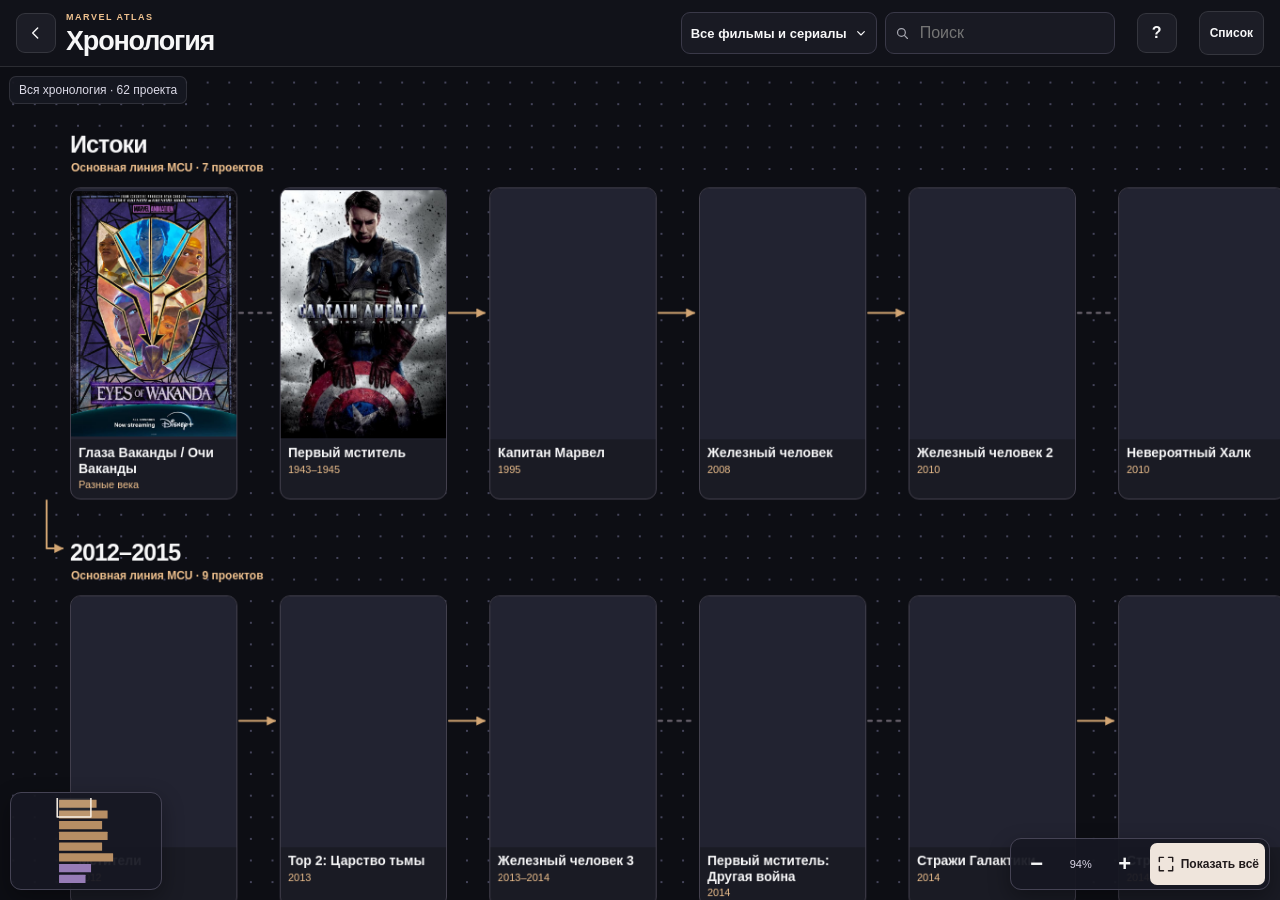
==== commit 9dfa8240: "Restore Telegram Mini App swipe protection" ====
--- a/timeline.html
+++ b/timeline.html
@@ -2,7 +2,7 @@
 <html lang="ru">
 <head>
   <meta charset="utf-8">
-  <meta http-equiv="Content-Security-Policy" content="default-src 'self'; script-src 'self' https://telegram.org/js/telegram-web-app.js; style-src 'self'; img-src 'self'; object-src 'none'; base-uri 'none'; form-action 'self'">
+  <meta http-equiv="Content-Security-Policy" content="default-src 'self'; script-src 'self'; style-src 'self'; img-src 'self'; object-src 'none'; base-uri 'none'; form-action 'self'">
   <meta name="referrer" content="no-referrer">
   <meta name="viewport" content="width=device-width, initial-scale=1, viewport-fit=cover">
   <meta name="theme-color" content="#08090b">
@@ -11,8 +11,9 @@
   <link rel="icon" href="assets/atlas.svg" type="image/svg+xml">
   <link rel="stylesheet" href="styles.css">
   <link rel="stylesheet" href="timeline.css">
-  <script defer src="https://telegram.org/js/telegram-web-app.js?64" integrity="sha384-PyI6uk8O3pfRRl4+CaepaS++FqtEbco/HaV3jzdYl4y+U7HMQvn3gWVfKhjuzfzG" crossorigin="anonymous"></script>
-  <script defer src="telegram-init.js"></script>
+  <!-- Local copy of https://telegram.org/js/telegram-web-app.js?65. -->
+  <script defer src="assets/telegram-web-app.js"></script>
+  <script defer src="telegram-init.js?v=2"></script>
   <script defer src="catalog.js"></script>
   <script defer src="atlas.js"></script>
   <script defer src="timeline-data.js"></script>
--- a/styles.css
+++ b/styles.css
@@ -40,10 +40,10 @@
 .search-open { justify-self: end; display: flex; align-items: center; gap: 7px; padding: 8px 12px; border: 1px solid var(--line); border-radius: 30px; background: rgba(17, 17, 20, .52); backdrop-filter: blur(18px); font-size: 13px; }
 .search-open:hover, .round:hover:not(:disabled) { background: rgba(255, 255, 255, .17); }
 
-.hero { position: relative; isolation: isolate; min-height: clamp(550px, 44vw, 700px); display: grid; overflow: hidden; }
+.hero { position: relative; isolation: isolate; min-height: clamp(550px, 44vw, 700px); display: grid; overflow: hidden; touch-action: pan-y pinch-zoom; }
 .hero-art, .hero-art::after, .hero-image { position: absolute; inset: 0; width: 100%; height: 100%; }
 .hero-art { z-index: -1; background: radial-gradient(ellipse at 75% 15%, #232e43, #08090b 75%); }
-.hero-image { inset-inline: auto 0; width: 88%; object-fit: cover; object-position: 54% 32%; opacity: 0; transition: opacity .45s ease; }
+.hero-image { inset-inline: auto 0; width: 88%; object-fit: cover; object-position: 54% 32%; opacity: 0; }
 .hero-image[data-art="doomsday"] { object-position: 67% 40%; }
 .hero-image[data-art="poster"] { width: min(62%, 730px); object-position: center 24%; }
 .hero-image.is-active { opacity: 1; }
@@ -53,8 +53,10 @@
     linear-gradient(90deg, #08090b 3%, rgba(8, 9, 11, .91) 19%, rgba(8, 9, 11, .57) 43%, rgba(8, 9, 11, .07) 77%),
     linear-gradient(180deg, rgba(6, 7, 10, .8), transparent 25%);
 }
-.hero-inner { display: flex; align-items: flex-end; justify-content: space-between; gap: 18px; padding-top: 116px; padding-bottom: clamp(69px, 7vw, 105px); }
-.hero-content { max-width: 560px; }
+.hero-inner { display: flex; flex-direction: column; align-items: flex-start; justify-content: flex-end; gap: 3px; padding-top: 116px; padding-bottom: clamp(41px, 5vw, 75px); }
+.hero-content { max-width: 560px; transition: opacity .16s ease, transform .16s ease; }
+.hero.is-changing .hero-content { opacity: 0; transform: translateY(5px); pointer-events: none; }
+.hero.is-dragging { user-select: none; }
 .eyebrow { display: flex; align-items: center; gap: 10px; margin: 0; font-size: 11px; font-weight: 700; letter-spacing: .17em; line-height: 1.5; text-transform: uppercase; color: var(--accent); }
 .accent-dot { display: inline-block; width: 6px; height: 6px; border-radius: 50%; background: var(--accent); box-shadow: 0 0 14px var(--accent); flex: none; }
 .hero h1 { margin: 15px 0 17px; font-size: clamp(56px, 7vw, 104px); font-weight: 750; line-height: .95; letter-spacing: -.064em; text-wrap: balance; overflow-wrap: anywhere; }
@@ -71,12 +73,13 @@
 .action-secondary { background: rgba(26, 27, 31, .76); border: 1px solid var(--line); backdrop-filter: blur(12px); }
 .action-secondary svg { width: 17px; height: 17px; }
 .action-secondary:hover { background: #303037; }
-.hero-index { display: flex; gap: 10px; align-items: center; white-space: nowrap; color: var(--muted); font-size: 11px; font-weight: 650; font-variant-numeric: tabular-nums; }
-#hero-index { color: var(--text); }
-.hero-index button { width: 44px; height: 44px; }
+.hero-pages { display: flex; align-items: center; }
+.hero-pages button { display: grid; place-items: center; width: 26px; height: 44px; padding: 0; border: 0; background: transparent; }
+.hero-pages button::before { content: ""; width: 7px; height: 7px; background: #929297; border-radius: 999px; transition: width .22s ease, background .22s ease; }
+.hero-pages button[aria-current="true"]::before { width: 21px; background: #f7f7f9; }
+.hero-pages button:hover:not([aria-current="true"])::before { background: #cdced1; }
 .round { display: grid; flex: none; width: 36px; height: 36px; place-items: center; padding: 0; border: 1px solid var(--line); border-radius: 50%; background: rgba(25, 25, 30, .7); }
 .round svg { width: 17px; height: 17px; }
-.hero-index .round { margin-left: 6px; }
 
 .catalog { padding-top: 3px; padding-bottom: 45px; scroll-margin-top: 23px; }
 .catalog-heading { display: flex; gap: 16px; align-items: flex-end; justify-content: space-between; }
@@ -119,11 +122,26 @@
 .card-rating { color: var(--accent); font-weight: 700; white-space: nowrap; font-variant-numeric: tabular-nums; }
 .source-link { display: inline-flex; gap: 8px; padding-top: 18px; font-size: 13px; color: var(--accent); }
 .source-link:hover { text-decoration: underline; }
-.progress-section { margin-bottom: clamp(30px, 5vw, 64px); }
-.progress-card { display: flex; align-items: center; justify-content: space-between; gap: 18px; padding: clamp(16px, 3vw, 30px); border: 1px solid var(--line); border-radius: 17px; background: linear-gradient(135deg, #201c29, #15151c 64%); }
+.progress-section { margin-bottom: clamp(30px, 5vw, 64px); scroll-margin-top: 20px; }
+.progress-card { display: grid; grid-template-columns: minmax(0, 1fr) minmax(0, 1.25fr); align-items: center; gap: clamp(18px, 4vw, 46px); padding: clamp(16px, 3vw, 30px); border: 1px solid var(--line); border-radius: 17px; background: #16161d; }
 .progress-card h2, .upcoming-heading h2 { margin: 5px 0 0; font-size: clamp(25px, 4vw, 42px); letter-spacing: -.045em; line-height: 1.06; }
-.progress-next { display: flex; align-items: center; flex-wrap: wrap; gap: 8px; }
-.progress-next strong { flex-basis: 100%; font-size: 16px; overflow-wrap: anywhere; }
+.progress-summary { display: grid; gap: 5px; max-width: 440px; margin-top: 13px; }
+.progress-line { display: flex; justify-content: space-between; align-items: baseline; gap: 12px; margin: 0; color: var(--muted); font-size: 13px; }
+.progress-value { flex: none; color: var(--text); font-variant-numeric: tabular-nums; }
+.progress-bar { width: 100%; height: 5px; border: 0; border-radius: 999px; overflow: hidden; appearance: none; background: #34343d; color: var(--accent); }
+.progress-bar::-webkit-progress-bar { background: #34343d; }
+.progress-bar::-webkit-progress-value { background: var(--accent); }
+.progress-bar::-moz-progress-bar { background: var(--accent); }
+.progress-next { display: grid; grid-template-columns: clamp(72px, 11vw, 106px) minmax(0, 1fr); gap: 9px 15px; }
+.progress-next > .poster { grid-row: span 2; align-self: center; border-radius: 8px; }
+.progress-next .poster img { object-fit: contain; }
+.progress-next .poster-placeholder { padding: 6px; font-size: 11px; overflow-wrap: anywhere; }
+.progress-project { align-self: end; }
+.progress-project h3 { margin: 3px 0 4px; font-size: clamp(18px, 2.5vw, 26px); letter-spacing: -.025em; line-height: 1.13; overflow-wrap: anywhere; }
+.progress-project-label, .progress-project-meta, .progress-complete { margin: 0; color: var(--muted); font-size: 13px; }
+.progress-actions { display: flex; flex-wrap: wrap; align-self: start; gap: 6px; }
+.progress-actions .action { min-height: 44px; padding-inline: 11px; font-size: 12px; text-align: center; }
+.progress-complete { grid-column: 1 / -1; }
 .upcoming-section { margin-bottom: clamp(38px, 6vw, 80px); scroll-margin-top: 20px; }
 .upcoming-heading { display: flex; justify-content: space-between; align-items: end; flex-wrap: wrap; gap: 8px 20px; }
 .upcoming-releases { display: grid; grid-template-columns: repeat(auto-fit, minmax(min(100%, 280px), 1fr)); gap: 10px; list-style: none; padding: 0; margin: 16px 0 0; }
@@ -166,6 +184,9 @@
   .hero { min-height: 560px; }
   .hero h1 { font-size: clamp(46px, 9vw, 72px); }
   .hero-art::after { background: linear-gradient(0deg, var(--ink) 2%, rgba(8, 9, 11, .8) 20%, transparent 73%), linear-gradient(90deg, #08090bb8 2%, transparent 85%), linear-gradient(180deg, #08090bc9, transparent 24%); }
+  .progress-card { grid-template-columns: minmax(0, 1fr); gap: 15px; }
+  .progress-summary { max-width: none; }
+  .progress-next { padding-top: 14px; border-top: 1px solid var(--line); }
 }
 @media (max-width: 560px) {
   .topbar-inner { grid-template-columns: 1fr auto; gap: 6px 12px; padding-top: 12px; }
@@ -178,12 +199,15 @@
   .hero-image { height: 72%; object-position: 53% 33%; }
   .hero-image[data-art="poster"] { width: 100%; object-position: center 28%; }
   .hero-art::after { background: linear-gradient(0deg, var(--ink) 8%, #08090b 27%, rgba(8, 9, 11, .65) 47%, transparent 71%), linear-gradient(180deg, #08090bda, transparent 32%); }
-  .hero-inner { flex-direction: column; align-items: flex-start; justify-content: flex-end; padding-bottom: 32px; }
+  .hero-inner { padding-bottom: 32px; }
   .hero-content { width: 100%; }
   .hero h1 { font-size: clamp(38px, 10vw, 58px); text-wrap: initial; }
   .hero-description { margin-bottom: 19px; max-width: 310px; }
-  .hero-index { gap: 8px; }
-  .progress-card { align-items: flex-start; flex-direction: column; }
+  .hero-pages { align-self: center; }
+  .progress-next > .poster { grid-row: auto; }
+  .progress-project { align-self: center; }
+  .progress-actions { grid-column: 1 / -1; }
+  .progress-actions .action { flex: 1 1 100px; }
   .action { min-height: 42px; padding-inline: 12px; }
   .catalog-heading { align-items: flex-start; flex-direction: column; }
   .catalog h2 { font-size: clamp(30px, 9vw, 46px); }
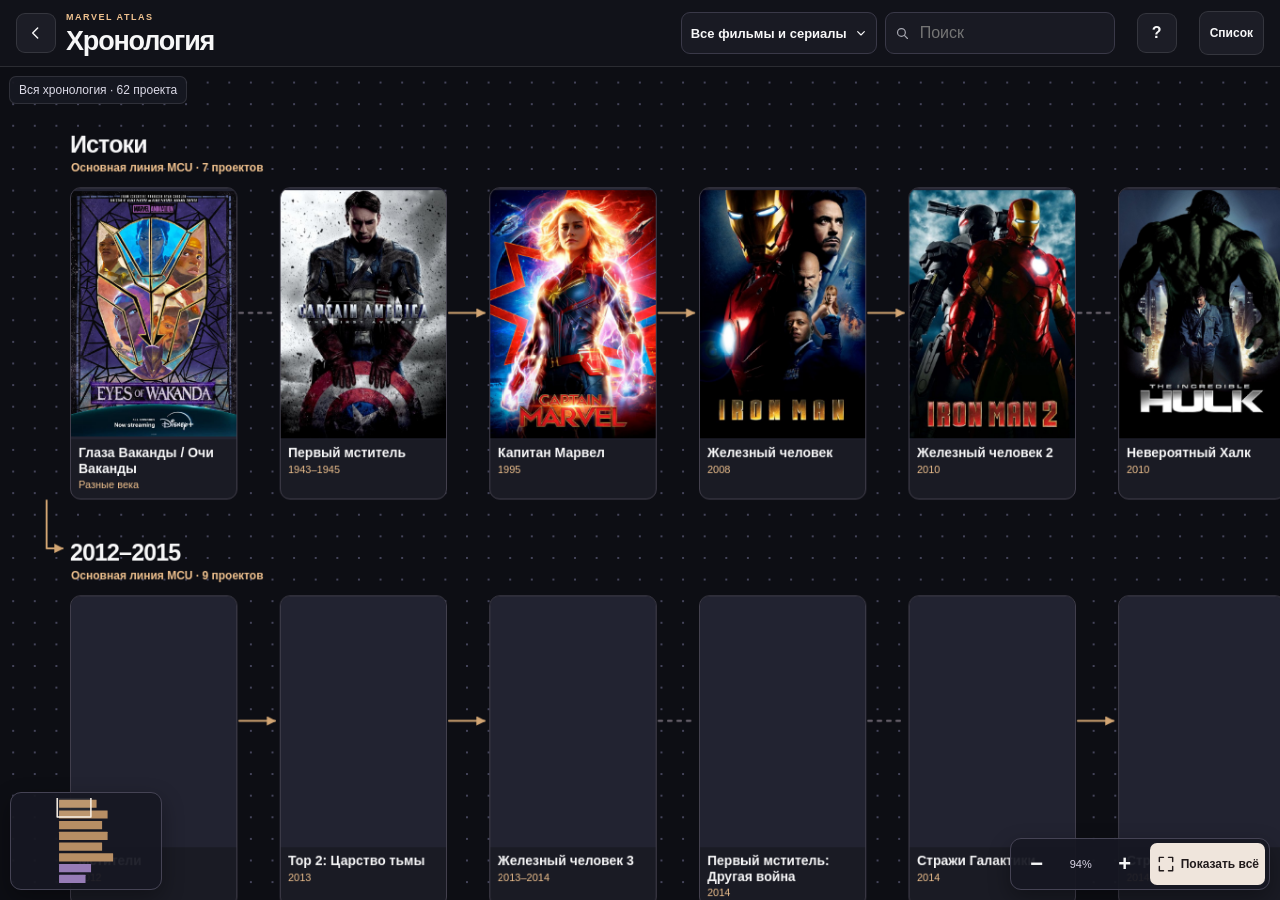
==== commit fd62c5a8: "Guard Telegram gestures across catalog and timeline" ====
--- a/timeline.html
+++ b/timeline.html
@@ -9,11 +9,11 @@
   <meta name="description" content="Хронология Marvel по времени действия. Главные события MCU, альтернативные ветки и короткие спойлеры.">
   <title>Хронология — MARVEL ATLAS</title>
   <link rel="icon" href="assets/atlas.svg" type="image/svg+xml">
-  <link rel="stylesheet" href="styles.css">
-  <link rel="stylesheet" href="timeline.css">
+  <link rel="stylesheet" href="styles.css?v=telegram-gestures-3">
+  <link rel="stylesheet" href="timeline.css?v=telegram-gestures-3">
   <!-- Local copy of https://telegram.org/js/telegram-web-app.js?65. -->
   <script defer src="assets/telegram-web-app.js"></script>
-  <script defer src="telegram-init.js?v=2"></script>
+  <script defer src="telegram-init.js?v=3"></script>
   <script defer src="catalog.js"></script>
   <script defer src="atlas.js"></script>
   <script defer src="timeline-data.js"></script>
--- a/styles.css
+++ b/styles.css
@@ -11,6 +11,9 @@
 
 *, *::before, *::after { box-sizing: border-box; }
 html { scroll-behavior: smooth; }
+.telegram-miniapp, .telegram-miniapp body { overscroll-behavior-y: none; }
+.telegram-miniapp :is(a, button, img, summary) { -webkit-touch-callout: none; }
+.telegram-miniapp :is(a, img) { -webkit-user-drag: none; }
 body { margin: 0; background: var(--ink); color: var(--text); }
 body[data-saga="multiverse"] { --accent: #c5acff; }
 body:has(dialog[open]) { overflow: hidden; }
--- a/timeline.css
+++ b/timeline.css
@@ -53,7 +53,7 @@
 .map-guide summary { cursor: pointer; list-style: none; font-weight: 750; }
 .map-guide summary::-webkit-details-marker { display: none; }
 .map-mode { min-height: 44px; padding: 0 10px; border: 1px solid var(--line); border-radius: 9px; background: #1c1d26; font-size: 12px; font-weight: 700; }
-.map-guide-body { position: absolute; z-index: 5; top: calc(100% + 7px); right: calc(12px + var(--safe-right)); max-width: min(400px, calc(100vw - 24px - var(--safe-left) - var(--safe-right))); max-height: 62dvh; overflow: auto; padding: 15px; border: 1px solid #444357; border-radius: 12px; background: #1a1b24; box-shadow: 0 14px 36px #0008; }
+.map-guide-body { position: absolute; z-index: 5; top: calc(100% + 7px); right: calc(12px + var(--safe-right)); max-width: min(400px, calc(100vw - 24px - var(--safe-left) - var(--safe-right))); max-height: 62dvh; overflow: auto; overscroll-behavior: contain; padding: 15px; border: 1px solid #444357; border-radius: 12px; background: #1a1b24; box-shadow: 0 14px 36px #0008; }
 .map-guide-body h2 { margin: 0 0 9px; font-size: 17px; }
 .map-guide-body p { margin: 7px 0; color: #d4d2e0; font-size: 13px; line-height: 1.45; }
 .map-guide-body strong { color: var(--accent); }
